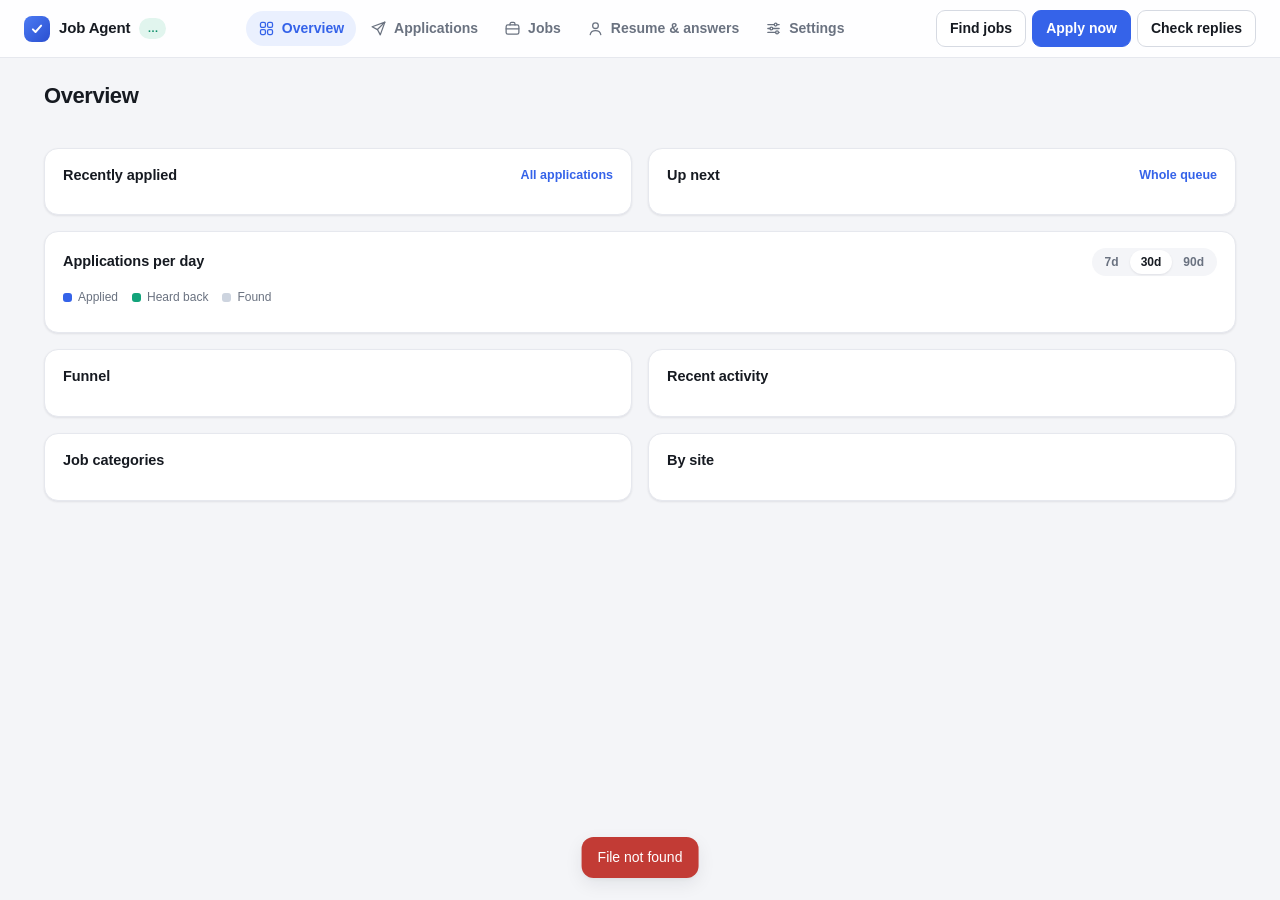
==== src/jobagent/dashboard/index.html @ 69ffb7e5 "Dashboard: job cards with pay and a summary, a cleaner look, a phone layout The overview now shows t" ====
<!doctype html>
<html lang="en">
<head>
<meta charset="utf-8">
<meta name="viewport" content="width=device-width, initial-scale=1, viewport-fit=cover">
<meta name="theme-color" content="#f4f5f8" media="(prefers-color-scheme: light)">
<meta name="theme-color" content="#0e1116" media="(prefers-color-scheme: dark)">
<title>Job Agent</title>
<link rel="stylesheet" href="style.css">
<link rel="icon" href="data:image/svg+xml,%3Csvg xmlns='http://www.w3.org/2000/svg' viewBox='0 0 32 32'%3E%3Crect width='32' height='32' rx='8' fill='%233563e9'/%3E%3Cpath d='M9 17l5 5 9-11' stroke='white' stroke-width='3.5' fill='none' stroke-linecap='round' stroke-linejoin='round'/%3E%3C/svg%3E">
</head>
<body>
<header class="top">
  <div class="brand">
    <span class="logo" aria-hidden="true"><svg viewBox="0 0 24 24"><path d="M6.5 12.5l3.5 3.5 7.5-8.5"/></svg></span>
    <span class="name">Job Agent</span>
    <span class="mode" id="mode-badge" title="Submission mode">…</span>
  </div>
  <nav class="tabs" aria-label="Sections">
    <a href="#overview" data-tab="overview"><svg viewBox="0 0 24 24" aria-hidden="true"><rect x="3.5" y="3.5" width="7" height="7" rx="2"/><rect x="13.5" y="3.5" width="7" height="7" rx="2"/><rect x="3.5" y="13.5" width="7" height="7" rx="2"/><rect x="13.5" y="13.5" width="7" height="7" rx="2"/></svg><span class="l">Overview</span></a>
    <a href="#applications" data-tab="applications"><svg viewBox="0 0 24 24" aria-hidden="true"><path d="M21 3L10.5 13.5"/><path d="M21 3l-6.5 18-4-7.5L3 9.5 21 3z"/></svg><span class="l">Applications</span></a>
    <a href="#jobs" data-tab="jobs"><svg viewBox="0 0 24 24" aria-hidden="true"><rect x="3" y="7" width="18" height="13" rx="2.5"/><path d="M8.5 7V5.5a2 2 0 0 1 2-2h3a2 2 0 0 1 2 2V7"/><path d="M3 12.5h18"/></svg><span class="l">Jobs</span></a>
    <a href="#profile" data-tab="profile"><svg viewBox="0 0 24 24" aria-hidden="true"><circle cx="12" cy="8" r="4"/><path d="M4.5 20.5c.8-3.6 3.8-5.5 7.5-5.5s6.7 1.9 7.5 5.5"/></svg><span class="l">Resume &amp; answers</span><span class="s">Resume</span></a>
    <a href="#settings" data-tab="settings"><svg viewBox="0 0 24 24" aria-hidden="true"><path d="M4 6.5h9M17 6.5h3M4 12h3M11 12h9M4 17.5h11M19 17.5h1"/><circle cx="15" cy="6.5" r="2"/><circle cx="9" cy="12" r="2"/><circle cx="17" cy="17.5" r="2"/></svg><span class="l">Settings</span></a>
  </nav>
  <div class="actions">
    <button type="button" data-run="discover" title="Search the boards now">Find jobs</button>
    <button type="button" data-run="apply" class="primary" title="Apply to queued jobs that have a tailored resume">Apply now</button>
    <button type="button" data-run="inbox" title="Read the mailbox for replies">Check replies</button>
  </div>
</header>

<div id="toast" role="status" aria-live="polite" hidden></div>

<main>
  <!-- ------------------------------------------------------------ overview -->
  <section id="view-overview" class="view" hidden>
    <div class="hello">
      <div>
        <h1 id="hello-title">Overview</h1>
        <p class="lede" id="hello-line"></p>
      </div>
      <div class="attention" id="attention"></div>
    </div>

    <div class="kpis" id="kpis"></div>

    <div class="grid two">
      <article class="card">
        <header class="card-head">
          <h2>Recently applied</h2>
          <a class="more" href="#applications">All applications</a>
        </header>
        <div id="recent" class="job-list"></div>
      </article>

      <article class="card">
        <header class="card-head">
          <h2>Up next <span class="count" id="queued-count"></span></h2>
          <a class="more" href="#jobs">Whole queue</a>
        </header>
        <div id="up-next" class="job-list"></div>
      </article>

      <article class="card wide">
        <header class="card-head">
          <h2>Applications per day</h2>
          <div class="segmented" id="range" role="group" aria-label="Range">
            <button type="button" data-days="7">7d</button>
            <button type="button" data-days="30" aria-pressed="true">30d</button>
            <button type="button" data-days="90">90d</button>
          </div>
        </header>
        <div class="legend">
          <span><i class="sw applied"></i>Applied</span>
          <span><i class="sw responses"></i>Heard back</span>
          <span><i class="sw discovered"></i>Found</span>
        </div>
        <div id="per-day" class="chart"></div>
        <p class="sub" id="window-note"></p>
      </article>

      <article class="card">
        <header class="card-head"><h2>Funnel</h2></header>
        <div id="funnel"></div>
      </article>

      <article class="card">
        <header class="card-head"><h2>Recent activity</h2></header>
        <ol id="activity" class="feed"></ol>
      </article>

      <article class="card">
        <header class="card-head"><h2>Job categories</h2></header>
        <div id="categories"></div>
      </article>

      <article class="card">
        <header class="card-head"><h2>By site</h2></header>
        <div id="sites"></div>
      </article>
    </div>
  </section>

  <!-- -------------------------------------------------------- applications -->
  <section id="view-applications" class="view" hidden>
    <div class="page-head">
      <h1>Applications</h1>
      <div class="chips" id="app-filters"></div>
    </div>
    <div class="split">
      <div class="card list-card">
        <table class="table rows" id="app-table">
          <thead><tr><th>Job</th><th>Pay</th><th>Status</th><th>Sent</th></tr></thead>
          <tbody></tbody>
        </table>
        <p class="empty" id="app-empty" hidden>No applications yet. Queue a few jobs, then press Apply now.</p>
      </div>
      <aside class="card detail" id="app-detail" hidden></aside>
    </div>
  </section>

  <!-- ---------------------------------------------------------------- jobs -->
  <section id="view-jobs" class="view" hidden>
    <div class="page-head">
      <h1>Jobs</h1>
      <div class="chips" id="job-filters"></div>
    </div>
    <div class="toolbar">
      <input type="search" id="job-search" placeholder="Search title, company or place" aria-label="Search jobs">
      <label class="inline">Match at least <input type="number" id="job-min-score" min="0" max="100" step="5" value=""></label>
    </div>
    <div id="job-list" class="job-grid"></div>
    <p class="empty card" id="job-empty" hidden>Nothing here. Set what to search for under Settings, then press Find jobs.</p>
  </section>

  <!-- ------------------------------------------------------------- profile -->
  <section id="view-profile" class="view" hidden>
    <div class="page-head"><h1>Resume &amp; answers</h1></div>
    <div class="grid two">
      <article class="card">
        <header class="card-head"><h2>Resume</h2></header>
        <p class="sub" id="resume-current">No resume uploaded yet.</p>
        <form id="resume-form" class="stack">
          <input type="file" name="file" accept=".pdf,.docx,.txt,.md" required>
          <button type="submit">Upload and parse</button>
        </form>
      </article>

      <article class="card">
        <header class="card-head"><h2>Add skills and keywords</h2></header>
        <p class="sub">Things you have actually done. Tailoring may use them; it never invents others.</p>
        <form id="keywords-form" class="stack">
          <textarea name="keywords" rows="3" placeholder="Kubernetes, Terraform, incident response"></textarea>
          <button type="submit">Add</button>
        </form>
      </article>

      <article class="card wide">
        <header class="card-head"><h2>Fact base</h2><span class="sub" id="fact-count"></span></header>
        <div id="facts" class="facts"></div>
      </article>

      <article class="card">
        <header class="card-head"><h2>Never claim</h2></header>
        <p class="sub">Terms no resume or answer may mention, even if a job asks for them.</p>
        <form id="never-form" class="row">
          <input name="term" placeholder="e.g. Kotlin" required>
          <button type="submit">Add</button>
        </form>
        <ul id="never" class="tags"></ul>
      </article>

      <article class="card">
        <header class="card-head"><h2>Answer bank</h2></header>
        <p class="sub">Your answers to form questions, reused on every site.</p>
        <table class="table compact" id="answers"><tbody></tbody></table>
      </article>
    </div>
  </section>

  <!-- ------------------------------------------------------------ settings -->
  <section id="view-settings" class="view" hidden>
    <div class="page-head"><h1>Settings</h1></div>
    <div class="grid two">
      <article class="card">
        <header class="card-head"><h2>Sign-ins</h2></header>
        <p class="sub">Sign in on your own machine with the command shown. Your password is never stored. Each company on Workday has its own account, and Workday ends a sign-in after a while (about an hour on CrowdStrike's).</p>
        <div id="sessions"></div>
      </article>

      <article class="card">
        <header class="card-head"><h2>How it runs</h2></header>
        <dl class="facts-list" id="config"></dl>
        <p class="sub">Change these in <code>.env</code> and restart. Nothing is submitted unless the mode is <b>auto</b>.</p>
      </article>

      <article class="card wide">
        <header class="card-head"><h2>What to search for</h2></header>
        <form id="criteria-form" class="criteria">
          <label>Job titles <textarea name="titles" rows="3" placeholder="One per line or comma-separated"></textarea></label>
          <label>Locations <textarea name="locations" rows="3"></textarea></label>
          <label>Keywords that earn points <textarea name="keywords" rows="2"></textarea></label>
          <label>Words that rule a posting out <textarea name="exclude_keywords" rows="2"></textarea></label>
          <label>Companies to skip <textarea name="company_blacklist" rows="2"></textarea></label>
          <div class="row wrap">
            <label class="inline">Minimum score <input type="number" name="min_score" min="0" max="100"></label>
            <label class="inline">Worst tier queued <input type="number" name="max_tier" min="1" max="4"></label>
            <label class="inline">Max age (hours) <input type="number" name="max_age_hours" min="1"></label>
            <label class="inline">Salary at least <input type="number" name="salary_min" min="0" step="1000"></label>
            <label class="inline check"><input type="checkbox" name="remote_ok"> Remote counts as a match</label>
          </div>
          <div class="row wrap" id="criteria-sites"></div>
          <div class="row"><button type="submit">Save</button><span class="sub" id="criteria-note"></span></div>
        </form>
      </article>
    </div>
  </section>
</main>

<!-- One job, opened from a card: the posting's summary, pay and main points. -->
<div class="scrim" id="scrim" hidden></div>
<aside class="drawer" id="drawer" role="dialog" aria-modal="true" aria-labelledby="drawer-title" hidden></aside>

<script src="app.js"></script>
</body>
</html>
---- src/jobagent/dashboard/style.css ----
:root {
  --bg: #f4f5f8;
  --panel: #ffffff;
  --raised: #fafbfc;
  --ink: #161a21;
  --ink-2: #3a414c;
  --muted: #6a7280;
  --line: #e6e8ee;
  --line-strong: #d6dae2;
  --accent: #3563e9;
  --accent-ink: #2349c4;
  --accent-soft: #eaf0fe;
  --applied: #3563e9;
  --responses: #12a37a;
  --discovered: #cdd4df;
  --warn: #a4660c;
  --warn-soft: #fdf2df;
  --bad: #c23b35;
  --bad-soft: #fcebea;
  --good: #0f8f6b;
  --good-soft: #e1f5ee;
  --pay: #0f7a5c;
  --radius: 14px;
  --radius-sm: 9px;
  --shadow: 0 1px 2px rgba(16, 24, 40, .05), 0 1px 3px rgba(16, 24, 40, .04);
  --shadow-lift: 0 6px 18px rgba(16, 24, 40, .08), 0 2px 4px rgba(16, 24, 40, .04);
  --avatar-l: 92%;
  --avatar-ink-l: 34%;
  color-scheme: light;
}

@media (prefers-color-scheme: dark) {
  :root {
    --bg: #0e1116;
    --panel: #161a21;
    --raised: #1b2029;
    --ink: #e8ebf0;
    --ink-2: #c3c9d3;
    --muted: #8f99a7;
    --line: #242a34;
    --line-strong: #313846;
    --accent: #7096f5;
    --accent-ink: #9bb5f8;
    --accent-soft: #1b253a;
    --applied: #7096f5;
    --responses: #3cc79f;
    --discovered: #353e4b;
    --warn: #e3aa55;
    --warn-soft: #2d2415;
    --bad: #ef7d75;
    --bad-soft: #341c1b;
    --good: #45cfa5;
    --good-soft: #13291f;
    --pay: #5fd3ad;
    --shadow: none;
    --shadow-lift: 0 8px 24px rgba(0, 0, 0, .35);
    --avatar-l: 24%;
    --avatar-ink-l: 78%;
    color-scheme: dark;
  }
}

* { box-sizing: border-box; }
html, body { margin: 0; }
body {
  background: var(--bg);
  color: var(--ink);
  font: 14px/1.5 -apple-system, BlinkMacSystemFont, "SF Pro Text", "Segoe UI", Roboto, "Helvetica Neue", Arial, sans-serif;
  -webkit-font-smoothing: antialiased;
  -webkit-tap-highlight-color: transparent;
}
a { color: var(--accent); text-decoration: none; }
a:hover { text-decoration: underline; }
code { font: 12px ui-monospace, SFMono-Regular, Menlo, monospace; background: var(--accent-soft); padding: 1px 5px; border-radius: 5px; word-break: break-all; }
h1 { font-size: 22px; line-height: 1.25; margin: 0; font-weight: 700; letter-spacing: -.02em; }
h2 { font-size: 14.5px; margin: 0; font-weight: 650; letter-spacing: -.005em; }
.sub { color: var(--muted); font-size: 12.5px; margin: 4px 0 10px; }
.lede { color: var(--muted); margin: 4px 0 0; font-size: 14px; }
.count { color: var(--muted); font-weight: 500; }

button, input, select, textarea { font: inherit; color: inherit; }
button {
  background: var(--panel); border: 1px solid var(--line-strong); border-radius: var(--radius-sm);
  padding: 7px 13px; cursor: pointer; font-weight: 550; transition: border-color .12s, background .12s;
}
button:hover { border-color: var(--accent); }
button:focus-visible, a:focus-visible, .job-card:focus-visible { outline: 2px solid var(--accent); outline-offset: 2px; }
button.primary, form button[type=submit] { background: var(--accent); color: #fff; border-color: var(--accent); }
button.primary:hover, form button[type=submit]:hover { background: var(--accent-ink); }
button.ghost { background: transparent; border-color: transparent; color: var(--muted); }
button.ghost:hover { color: var(--ink); background: var(--bg); }
button.danger { color: var(--bad); }
button.small { padding: 4px 10px; font-size: 12.5px; }
button:disabled { opacity: .55; cursor: progress; }
input, select, textarea {
  background: var(--panel); border: 1px solid var(--line-strong); border-radius: var(--radius-sm); padding: 7px 10px; width: 100%;
}
input:focus, select:focus, textarea:focus { outline: none; border-color: var(--accent); box-shadow: 0 0 0 3px var(--accent-soft); }
input[type=checkbox] { width: auto; }
textarea { resize: vertical; }

/* ---------------------------------------------------------------- header -- */
.top {
  position: sticky; top: 0; z-index: 10;
  display: flex; align-items: center; gap: 20px;
  padding: 10px 24px; background: color-mix(in srgb, var(--panel) 88%, transparent);
  backdrop-filter: saturate(1.4) blur(12px); -webkit-backdrop-filter: saturate(1.4) blur(12px);
  border-bottom: 1px solid var(--line);
}
.brand { display: flex; align-items: center; gap: 9px; font-weight: 700; font-size: 15px; letter-spacing: -.01em; }
.logo { width: 26px; height: 26px; border-radius: 8px; background: linear-gradient(135deg, #4c7bf3, #2a4fd0); display: inline-grid; place-items: center; }
.logo svg { width: 18px; height: 18px; fill: none; stroke: #fff; stroke-width: 2.6; stroke-linecap: round; stroke-linejoin: round; }
.mode { font-size: 11px; font-weight: 650; padding: 2px 8px; border-radius: 99px; background: var(--good-soft); color: var(--good); }
.mode.auto { background: var(--accent-soft); color: var(--accent); }
.tabs { display: flex; gap: 2px; flex: 1; justify-content: center; min-width: 0; }
.tabs a { display: inline-flex; align-items: center; gap: 7px; padding: 7px 12px; border-radius: 99px; color: var(--muted); white-space: nowrap; font-weight: 550; }
.tabs a svg { width: 17px; height: 17px; fill: none; stroke: currentColor; stroke-width: 1.8; stroke-linecap: round; stroke-linejoin: round; }
.tabs a .s { display: none; }
.tabs a:hover { text-decoration: none; color: var(--ink); background: var(--bg); }
.tabs a.active { color: var(--accent); background: var(--accent-soft); }
.actions { display: flex; gap: 6px; }

#toast {
  position: fixed; bottom: 22px; left: 50%; transform: translateX(-50%); z-index: 40;
  background: var(--ink); color: var(--panel); padding: 10px 16px; border-radius: 12px; max-width: min(640px, 92vw);
  box-shadow: var(--shadow-lift); font-weight: 500;
}
#toast.bad { background: var(--bad); color: #fff; }

main { max-width: 1240px; margin: 0 auto; padding: 24px 24px 64px; }

/* ----------------------------------------------------------------- cards -- */
.page-head { display: flex; align-items: center; justify-content: space-between; gap: 12px 20px; flex-wrap: wrap; margin-bottom: 16px; }
.grid { display: grid; gap: 16px; }
.grid.two { grid-template-columns: repeat(2, minmax(0, 1fr)); }
.wide { grid-column: 1 / -1; }
.card {
  background: var(--panel); border: 1px solid var(--line); border-radius: var(--radius);
  padding: 16px 18px; box-shadow: var(--shadow); min-width: 0;
}
.card-head { display: flex; align-items: center; justify-content: space-between; gap: 10px; margin-bottom: 12px; }
.more { font-size: 12.5px; font-weight: 600; white-space: nowrap; }

.hello { display: flex; align-items: flex-end; justify-content: space-between; gap: 12px 24px; flex-wrap: wrap; margin-bottom: 18px; }

.kpis { display: grid; grid-template-columns: repeat(6, minmax(0, 1fr)); gap: 12px; margin-bottom: 16px; }
.kpi { background: var(--panel); border: 1px solid var(--line); border-radius: var(--radius); padding: 14px 16px; box-shadow: var(--shadow); min-width: 0; }
.kpi .label { color: var(--muted); font-size: 12.5px; font-weight: 550; }
.kpi .value { font-size: 28px; font-weight: 700; letter-spacing: -.03em; margin-top: 2px; font-variant-numeric: tabular-nums; }
.kpi .note { color: var(--muted); font-size: 12px; line-height: 1.35; }
.kpi.lead .value { color: var(--accent); }

.attention { display: flex; flex-wrap: wrap; gap: 8px; }
.attention a {
  display: inline-flex; align-items: center; gap: 7px; padding: 7px 13px; border-radius: 99px;
  background: var(--warn-soft); color: var(--warn); font-weight: 600; font-size: 13px;
}
.attention a:hover { text-decoration: none; filter: brightness(.97); }
.attention a b { font-size: 14px; }
.attention .calm { background: var(--good-soft); color: var(--good); }
.attention .calm::before { content: ""; width: 7px; height: 7px; border-radius: 50%; background: currentColor; }

.segmented { display: inline-flex; background: var(--bg); border-radius: 99px; padding: 2px; }
.segmented button { border: 0; border-radius: 99px; padding: 3px 11px; font-size: 12px; background: transparent; color: var(--muted); }
.segmented button[aria-pressed=true] { background: var(--panel); color: var(--ink); box-shadow: var(--shadow); }

.legend { display: flex; gap: 14px; color: var(--muted); font-size: 12px; margin-bottom: 6px; flex-wrap: wrap; }
.sw { display: inline-block; width: 9px; height: 9px; border-radius: 3px; margin-right: 6px; vertical-align: -.5px; }
.sw.applied { background: var(--applied); }
.sw.responses { background: var(--responses); }
.sw.discovered { background: var(--discovered); }

.chart svg { width: 100%; height: auto; display: block; }
.chart text { fill: var(--muted); font-size: 10px; }
.chart .grid-line { stroke: var(--line); }
.chart .bar-applied { fill: var(--applied); }
.chart .bar-responses { fill: var(--responses); }
.chart .bar-discovered { fill: var(--discovered); }

.hbars { display: grid; gap: 10px; }
.hbar .top-line { display: flex; justify-content: space-between; gap: 2px 10px; font-size: 13px; flex-wrap: wrap; }
.hbar .top-line span:first-child { overflow: hidden; text-overflow: ellipsis; white-space: nowrap; font-weight: 550; }
.hbar .num { color: var(--muted); font-variant-numeric: tabular-nums; margin-left: auto; font-size: 12.5px; }
.track { position: relative; height: 8px; background: var(--bg); border-radius: 99px; overflow: hidden; margin-top: 5px; }
.track .fill { position: absolute; inset: 0 auto 0 0; background: var(--applied); border-radius: 99px; }
.track .fill.second { background: var(--responses); }
.track .fill.found { background: var(--discovered); }

.feed { list-style: none; margin: 0; padding: 0; display: grid; gap: 12px; }
.feed li { display: grid; grid-template-columns: 10px 1fr auto; gap: 10px; align-items: start; }
.feed .dot { width: 8px; height: 8px; border-radius: 50%; margin-top: 6px; background: var(--applied); }
.feed .dot.reply { background: var(--responses); }
.feed .dot.status { background: var(--warn); }
.feed .when { color: var(--muted); font-size: 12px; white-space: nowrap; }
.feed .what { font-size: 13px; font-weight: 550; color: var(--ink); }
.feed .what small { color: var(--muted); display: block; font-weight: 400; }

/* ------------------------------------------------------------- job cards -- */
.job-list { display: grid; gap: 10px; }
.job-grid { display: grid; grid-template-columns: repeat(auto-fill, minmax(340px, 1fr)); gap: 14px; }
.job-card {
  display: grid; gap: 8px; padding: 14px 15px; border: 1px solid var(--line); border-radius: 12px;
  background: var(--panel); cursor: pointer; min-width: 0; transition: border-color .12s, box-shadow .12s, transform .12s;
}
.job-list .job-card { background: var(--raised); }
.job-card:hover { border-color: var(--line-strong); box-shadow: var(--shadow-lift); }
.job-grid .job-card { box-shadow: var(--shadow); }
.jc-top { display: grid; grid-template-columns: auto minmax(0, 1fr) auto; gap: 11px; align-items: start; }
.avatar {
  width: 38px; height: 38px; border-radius: 10px; display: grid; place-items: center; flex: none;
  background: hsl(var(--hue, 220) 70% var(--avatar-l)); color: hsl(var(--hue, 220) 55% var(--avatar-ink-l));
  font-weight: 700; font-size: 15px; letter-spacing: -.02em; text-transform: uppercase;
}
.avatar.big { width: 48px; height: 48px; border-radius: 13px; font-size: 19px; }
.jc-title { font-weight: 650; font-size: 14.5px; line-height: 1.3; overflow-wrap: anywhere; }
.jc-sub { color: var(--muted); font-size: 12.5px; margin-top: 2px; overflow-wrap: anywhere; }
.jc-pay { font-weight: 650; color: var(--pay); font-size: 13.5px; display: flex; align-items: center; gap: 6px; font-variant-numeric: tabular-nums; }
.jc-pay.none { color: var(--muted); font-weight: 500; }
.jc-pay small { color: var(--muted); font-weight: 500; font-size: 12px; }
.jc-summary { margin: 0; color: var(--ink-2); font-size: 13px; line-height: 1.5; display: -webkit-box; -webkit-line-clamp: 3; -webkit-box-orient: vertical; overflow: hidden; }
.jc-summary.none { color: var(--muted); font-style: italic; }
.jc-foot { display: flex; align-items: center; gap: 6px; flex-wrap: wrap; }
.jc-foot .spacer { flex: 1; }
.jc-foot .row-actions { margin-left: auto; }
.pill { display: inline-flex; align-items: center; gap: 4px; font-size: 11.5px; font-weight: 600; padding: 2px 8px; border-radius: 99px; background: var(--bg); color: var(--muted); white-space: nowrap; }
.pill.remote { background: var(--accent-soft); color: var(--accent); }
.pill.ready { background: var(--good-soft); color: var(--good); }
.pill.match { background: var(--bg); color: var(--ink-2); }
.pill.match b { color: var(--ink); }
.meta { color: var(--muted); font-size: 12px; white-space: nowrap; }
.list-empty { color: var(--muted); font-size: 13px; padding: 18px 12px; text-align: center; border: 1px dashed var(--line-strong); border-radius: 12px; margin: 0; }

/* ---------------------------------------------------------------- tables -- */
.toolbar { display: flex; gap: 12px; align-items: center; flex-wrap: wrap; margin-bottom: 14px; }
.toolbar input[type=search] { flex: 1; min-width: 200px; max-width: 420px; border-radius: 99px; padding: 8px 14px; }
.chips { display: flex; gap: 6px; flex-wrap: wrap; }
.chips button { border-radius: 99px; padding: 5px 12px; font-size: 12.5px; background: var(--panel); border-color: var(--line); }
.chips button[aria-pressed=true] { background: var(--ink); border-color: var(--ink); color: var(--panel); }
.chips button[aria-pressed=true] .count { color: inherit; opacity: .7; }
.chips .count { color: var(--muted); margin-left: 5px; font-weight: 500; }
.inline { display: inline-flex; align-items: center; gap: 6px; color: var(--muted); font-size: 12.5px; white-space: nowrap; }
.inline input[type=number] { width: 80px; }

.list-card { padding: 0; overflow: hidden; }
.table { width: 100%; border-collapse: collapse; }
.table th { text-align: left; font-weight: 600; font-size: 11.5px; color: var(--muted); padding: 10px 16px; border-bottom: 1px solid var(--line); text-transform: uppercase; letter-spacing: .04em; background: var(--raised); }
.table td { padding: 11px 16px; border-bottom: 1px solid var(--line); vertical-align: middle; }
.table tr:last-child td { border-bottom: 0; }
.table tbody tr.clickable { cursor: pointer; }
.table tbody tr.clickable:hover { background: var(--raised); }
.table tbody tr.selected, .table tbody tr.selected:hover { background: var(--accent-soft); }
.table .num { text-align: right; font-variant-numeric: tabular-nums; }
.table.compact td { padding: 6px 0; font-size: 13px; vertical-align: top; }
.table.compact td:first-child { color: var(--muted); padding-right: 12px; }
.job-cell { display: flex; align-items: center; gap: 11px; min-width: 0; }
.job-title { font-weight: 650; }
.job-meta { color: var(--muted); font-size: 12px; }
.pay-cell { font-weight: 600; color: var(--pay); white-space: nowrap; font-variant-numeric: tabular-nums; }
.pay-cell.none { color: var(--muted); font-weight: 400; }
.row-actions { display: flex; gap: 6px; justify-content: flex-end; white-space: nowrap; }
.row-actions button { padding: 4px 11px; font-size: 12.5px; }
.empty { color: var(--muted); padding: 22px; margin: 0; text-align: center; }

.badge { display: inline-block; font-size: 11.5px; font-weight: 650; padding: 2px 9px; border-radius: 99px; background: var(--bg); color: var(--muted); white-space: nowrap; }
.badge.good { background: var(--good-soft); color: var(--good); }
.badge.warn { background: var(--warn-soft); color: var(--warn); }
.badge.bad { background: var(--bad-soft); color: var(--bad); }
.badge.info { background: var(--accent-soft); color: var(--accent); }

.split { display: grid; grid-template-columns: minmax(0, 1fr); gap: 16px; }
.split.open { grid-template-columns: minmax(0, 1.25fr) minmax(0, 1fr); }
.detail { align-self: start; position: sticky; top: 72px; max-height: calc(100vh - 92px); overflow: auto; }
.detail h3, .drawer h3 { margin: 0 0 3px; font-size: 18px; line-height: 1.3; letter-spacing: -.01em; }
.detail section, .drawer section { border-top: 1px solid var(--line); padding-top: 12px; margin-top: 14px; }
.detail h4, .drawer h4 { margin: 0 0 8px; font-size: 11.5px; color: var(--muted); font-weight: 650; text-transform: uppercase; letter-spacing: .05em; }
.detail .error { background: var(--bad-soft); color: var(--bad); padding: 9px 11px; border-radius: var(--radius-sm); font-size: 13px; margin-top: 10px; }
.detail .shot { width: 100%; border: 1px solid var(--line); border-radius: var(--radius-sm); }
.question { display: grid; gap: 4px; margin-bottom: 10px; }
.question span { font-size: 13px; }
.close { float: right; border: 0; font-size: 20px; line-height: 1; padding: 2px 8px; color: var(--muted); background: transparent; }
.close:hover { color: var(--ink); background: var(--bg); }

/* The job brief: in the drawer and at the top of an application. */
.brief-head { display: grid; grid-template-columns: auto minmax(0, 1fr); gap: 13px; align-items: center; padding-right: 30px; }
.brief-pay { margin-top: 14px; padding: 12px 14px; border-radius: 12px; background: var(--good-soft); display: flex; justify-content: space-between; align-items: baseline; gap: 10px; flex-wrap: wrap; }
.brief-pay b { font-size: 17px; color: var(--pay); font-variant-numeric: tabular-nums; }
.brief-pay small { color: var(--muted); font-size: 12px; }
.brief-pay.none { background: var(--bg); }
.brief-pay.none b { color: var(--muted); font-size: 14px; font-weight: 600; }
.brief-pills { display: flex; flex-wrap: wrap; gap: 6px; margin-top: 12px; }
.brief-text { margin: 0; color: var(--ink-2); font-size: 13.5px; line-height: 1.6; }
.points { margin: 0; padding-left: 18px; display: grid; gap: 5px; font-size: 13.5px; color: var(--ink-2); }
.points li::marker { color: var(--accent); }
details.full summary { cursor: pointer; font-weight: 600; font-size: 13px; color: var(--accent); list-style: none; }
details.full summary::-webkit-details-marker { display: none; }
details.full summary::after { content: " ↓"; }
details.full[open] summary::after { content: " ↑"; }
.full-text { white-space: pre-wrap; font-size: 13px; line-height: 1.6; color: var(--ink-2); margin-top: 10px; max-height: 420px; overflow: auto; padding: 12px; background: var(--raised); border-radius: var(--radius-sm); border: 1px solid var(--line); }
.brief-actions { display: flex; gap: 8px; flex-wrap: wrap; margin-top: 16px; }
.brief-actions a.button { display: inline-flex; align-items: center; padding: 7px 13px; border-radius: var(--radius-sm); background: var(--accent); color: #fff; font-weight: 600; }
.brief-actions a.button:hover { text-decoration: none; background: var(--accent-ink); }

.scrim { position: fixed; inset: 0; background: rgba(10, 14, 22, .38); z-index: 30; animation: fade .15s ease-out; }
.drawer {
  position: fixed; top: 0; right: 0; bottom: 0; width: min(520px, 100vw); z-index: 31; overflow: auto;
  background: var(--panel); border-left: 1px solid var(--line); box-shadow: var(--shadow-lift);
  padding: 20px 22px 32px; animation: slide-in .18s ease-out;
}
@keyframes fade { from { opacity: 0; } }
@keyframes slide-in { from { transform: translateX(24px); opacity: .4; } }
@keyframes rise { from { transform: translateY(32px); opacity: .4; } }

/* --------------------------------------------------------------- profile -- */
.stack { display: grid; gap: 8px; }
.row { display: flex; gap: 8px; align-items: center; }
.row.wrap { flex-wrap: wrap; gap: 14px; }
.facts { display: grid; gap: 16px; grid-template-columns: repeat(auto-fill, minmax(300px, 1fr)); }
.facts h4 { margin: 0 0 6px; font-size: 11.5px; color: var(--muted); text-transform: uppercase; letter-spacing: .05em; }
.facts ul { list-style: none; margin: 0; padding: 0; display: grid; gap: 4px; }
.facts li { display: flex; gap: 10px; justify-content: space-between; align-items: baseline; font-size: 13px; padding: 3px 0; }
.facts li.off { color: var(--muted); text-decoration: line-through; }
.facts li button { font-size: 11.5px; padding: 1px 8px; flex: none; }
.facts .mine { font-size: 11px; color: var(--accent); margin-left: 6px; }
.tags { list-style: none; padding: 0; margin: 10px 0 0; display: flex; flex-wrap: wrap; gap: 6px; }
.tags li { background: var(--bad-soft); color: var(--bad); border-radius: 99px; padding: 2px 4px 2px 10px; font-size: 12.5px; display: inline-flex; align-items: center; gap: 4px; }
.tags button { border: 0; background: transparent; color: inherit; padding: 0 5px; font-size: 14px; line-height: 1; }

.session { display: flex; justify-content: space-between; align-items: center; gap: 10px; padding: 10px 0; border-top: 1px solid var(--line); }
.session:first-child { border-top: 0; }
.facts-list { display: grid; grid-template-columns: auto 1fr; gap: 8px 16px; margin: 0; font-size: 13px; }
.facts-list dt { color: var(--muted); }
.facts-list dd { margin: 0; }
.criteria { display: grid; grid-template-columns: repeat(2, minmax(0, 1fr)); gap: 14px; }
.criteria > label { display: grid; gap: 5px; color: var(--muted); font-size: 12.5px; font-weight: 550; }
.criteria > .row { grid-column: 1 / -1; }

/* ---------------------------------------------------------------- narrow -- */
@media (max-width: 1100px) {
  .kpis { grid-template-columns: repeat(3, minmax(0, 1fr)); }
  .top { gap: 12px; }
  .tabs a { padding: 7px 10px; }
}

@media (max-width: 860px) {
  .grid.two, .criteria { grid-template-columns: minmax(0, 1fr); }
  .split.open { grid-template-columns: minmax(0, 1fr); }
  main { padding: 18px 16px calc(96px + env(safe-area-inset-bottom)); }
  /* No backdrop filter here: it would make the header the box the fixed tab bar sits in. */
  .top { padding: 10px 16px; flex-wrap: wrap; background: var(--panel); backdrop-filter: none; -webkit-backdrop-filter: none; }
  .brand { flex: 1; }
  .actions { width: 100%; order: 2; }
  .actions button { flex: 1; padding: 8px 6px; font-size: 13px; }

  /* Sections move to a bar along the bottom, where a thumb reaches them. */
  .tabs {
    position: fixed; left: 0; right: 0; bottom: 0; z-index: 20; justify-content: space-around; gap: 0;
    background: color-mix(in srgb, var(--panel) 92%, transparent); backdrop-filter: blur(14px); -webkit-backdrop-filter: blur(14px);
    border-top: 1px solid var(--line); padding: 6px 4px calc(6px + env(safe-area-inset-bottom));
  }
  .tabs a { flex: 1; flex-direction: column; gap: 3px; padding: 5px 2px; border-radius: 10px; font-size: 11px; font-weight: 600; }
  .tabs a svg { width: 22px; height: 22px; }
  .tabs a.active { background: transparent; }
  .tabs a .l { display: none; }
  .tabs a .s, .tabs a:not(:has(.s)) .l { display: inline; }
  #toast { bottom: calc(84px + env(safe-area-inset-bottom)); }

  /* Small tiles, so the job cards start near the top of a phone screen. */
  .kpis { grid-template-columns: repeat(3, minmax(0, 1fr)); gap: 8px; }
  .kpi { padding: 10px 12px; border-radius: 12px; }
  .kpi .label { font-size: 11.5px; white-space: nowrap; overflow: hidden; text-overflow: ellipsis; }
  .kpi .value { font-size: 22px; }
  .kpi .note { display: none; }
  h1 { font-size: 21px; }
  .hello { margin-bottom: 14px; }
  .job-grid { grid-template-columns: minmax(0, 1fr); }
  .toolbar input[type=search] { max-width: none; }

  /* Rows become stacked cards. */
  .table.rows thead { display: none; }
  .table.rows tr { display: grid; grid-template-columns: minmax(0, 1fr) auto; gap: 4px 10px; padding: 12px 14px; border-bottom: 1px solid var(--line); }
  .table.rows tr:last-child { border-bottom: 0; }
  .table.rows td { padding: 0; border: 0; }
  .table.rows td:first-child { grid-column: 1 / -1; }
  .table.rows td.pay-cell { grid-column: 1; }
  .table.rows td:nth-child(3) { grid-column: 2; grid-row: 2; justify-self: end; }
  .table.rows td:nth-child(4) { grid-column: 1; }

  /* An application's details open as a sheet from the bottom. */
  .split.open .detail {
    position: fixed; left: 0; right: 0; bottom: 0; top: auto; z-index: 31; max-height: 88vh; border-radius: 18px 18px 0 0;
    padding: 18px 18px calc(28px + env(safe-area-inset-bottom)); box-shadow: var(--shadow-lift); animation: rise .2s ease-out;
  }
  .drawer { top: auto; max-height: 90vh; width: 100vw; border-left: 0; border-radius: 18px 18px 0 0; animation: rise .2s ease-out; padding-bottom: calc(32px + env(safe-area-inset-bottom)); }
}
.nowrap { white-space: nowrap; }
.job-grid .job-card { grid-template-rows: auto auto 1fr auto; }
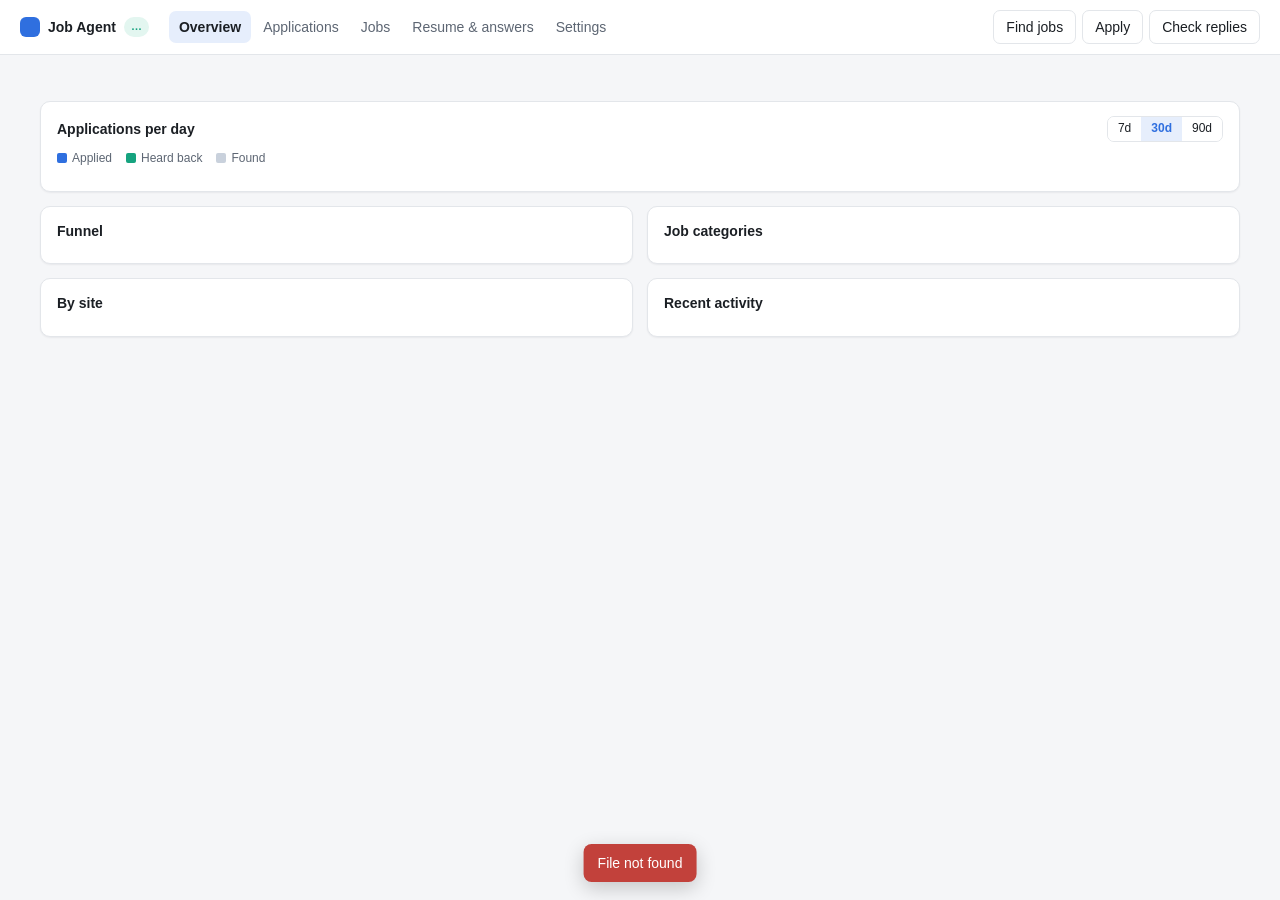
==== commit 6c435eb6: "Merge pull request #7 from markshield07/phase-6-dashboard Phase 6: dashboard and scheduled runs" ====
--- a/src/jobagent/dashboard/index.html
+++ b/src/jobagent/dashboard/index.html
@@ -2,30 +2,28 @@
 <html lang="en">
 <head>
 <meta charset="utf-8">
-<meta name="viewport" content="width=device-width, initial-scale=1, viewport-fit=cover">
-<meta name="theme-color" content="#f4f5f8" media="(prefers-color-scheme: light)">
-<meta name="theme-color" content="#0e1116" media="(prefers-color-scheme: dark)">
+<meta name="viewport" content="width=device-width, initial-scale=1">
 <title>Job Agent</title>
 <link rel="stylesheet" href="style.css">
-<link rel="icon" href="data:image/svg+xml,%3Csvg xmlns='http://www.w3.org/2000/svg' viewBox='0 0 32 32'%3E%3Crect width='32' height='32' rx='8' fill='%233563e9'/%3E%3Cpath d='M9 17l5 5 9-11' stroke='white' stroke-width='3.5' fill='none' stroke-linecap='round' stroke-linejoin='round'/%3E%3C/svg%3E">
+<link rel="icon" href="data:image/svg+xml,%3Csvg xmlns='http://www.w3.org/2000/svg' viewBox='0 0 32 32'%3E%3Crect width='32' height='32' rx='7' fill='%232f6fdf'/%3E%3Cpath d='M9 17l5 5 9-11' stroke='white' stroke-width='3.5' fill='none' stroke-linecap='round' stroke-linejoin='round'/%3E%3C/svg%3E">
 </head>
 <body>
 <header class="top">
   <div class="brand">
-    <span class="logo" aria-hidden="true"><svg viewBox="0 0 24 24"><path d="M6.5 12.5l3.5 3.5 7.5-8.5"/></svg></span>
-    <span class="name">Job Agent</span>
+    <span class="logo" aria-hidden="true"></span>
+    <span>Job Agent</span>
     <span class="mode" id="mode-badge" title="Submission mode">…</span>
   </div>
   <nav class="tabs" aria-label="Sections">
-    <a href="#overview" data-tab="overview"><svg viewBox="0 0 24 24" aria-hidden="true"><rect x="3.5" y="3.5" width="7" height="7" rx="2"/><rect x="13.5" y="3.5" width="7" height="7" rx="2"/><rect x="3.5" y="13.5" width="7" height="7" rx="2"/><rect x="13.5" y="13.5" width="7" height="7" rx="2"/></svg><span class="l">Overview</span></a>
-    <a href="#applications" data-tab="applications"><svg viewBox="0 0 24 24" aria-hidden="true"><path d="M21 3L10.5 13.5"/><path d="M21 3l-6.5 18-4-7.5L3 9.5 21 3z"/></svg><span class="l">Applications</span></a>
-    <a href="#jobs" data-tab="jobs"><svg viewBox="0 0 24 24" aria-hidden="true"><rect x="3" y="7" width="18" height="13" rx="2.5"/><path d="M8.5 7V5.5a2 2 0 0 1 2-2h3a2 2 0 0 1 2 2V7"/><path d="M3 12.5h18"/></svg><span class="l">Jobs</span></a>
-    <a href="#profile" data-tab="profile"><svg viewBox="0 0 24 24" aria-hidden="true"><circle cx="12" cy="8" r="4"/><path d="M4.5 20.5c.8-3.6 3.8-5.5 7.5-5.5s6.7 1.9 7.5 5.5"/></svg><span class="l">Resume &amp; answers</span><span class="s">Resume</span></a>
-    <a href="#settings" data-tab="settings"><svg viewBox="0 0 24 24" aria-hidden="true"><path d="M4 6.5h9M17 6.5h3M4 12h3M11 12h9M4 17.5h11M19 17.5h1"/><circle cx="15" cy="6.5" r="2"/><circle cx="9" cy="12" r="2"/><circle cx="17" cy="17.5" r="2"/></svg><span class="l">Settings</span></a>
+    <a href="#overview" data-tab="overview">Overview</a>
+    <a href="#applications" data-tab="applications">Applications</a>
+    <a href="#jobs" data-tab="jobs">Jobs</a>
+    <a href="#profile" data-tab="profile">Resume &amp; answers</a>
+    <a href="#settings" data-tab="settings">Settings</a>
   </nav>
   <div class="actions">
     <button type="button" data-run="discover" title="Search the boards now">Find jobs</button>
-    <button type="button" data-run="apply" class="primary" title="Apply to queued jobs that have a tailored resume">Apply now</button>
+    <button type="button" data-run="apply" title="Fill the forms of queued jobs that have a tailored resume">Apply</button>
     <button type="button" data-run="inbox" title="Read the mailbox for replies">Check replies</button>
   </div>
 </header>
@@ -35,33 +33,11 @@
 <main>
   <!-- ------------------------------------------------------------ overview -->
   <section id="view-overview" class="view" hidden>
-    <div class="hello">
-      <div>
-        <h1 id="hello-title">Overview</h1>
-        <p class="lede" id="hello-line"></p>
-      </div>
-      <div class="attention" id="attention"></div>
-    </div>
+    <div class="attention" id="attention"></div>
 
     <div class="kpis" id="kpis"></div>
 
     <div class="grid two">
-      <article class="card">
-        <header class="card-head">
-          <h2>Recently applied</h2>
-          <a class="more" href="#applications">All applications</a>
-        </header>
-        <div id="recent" class="job-list"></div>
-      </article>
-
-      <article class="card">
-        <header class="card-head">
-          <h2>Up next <span class="count" id="queued-count"></span></h2>
-          <a class="more" href="#jobs">Whole queue</a>
-        </header>
-        <div id="up-next" class="job-list"></div>
-      </article>
-
       <article class="card wide">
         <header class="card-head">
           <h2>Applications per day</h2>
@@ -86,11 +62,6 @@
       </article>
 
       <article class="card">
-        <header class="card-head"><h2>Recent activity</h2></header>
-        <ol id="activity" class="feed"></ol>
-      </article>
-
-      <article class="card">
         <header class="card-head"><h2>Job categories</h2></header>
         <div id="categories"></div>
       </article>
@@ -99,22 +70,26 @@
         <header class="card-head"><h2>By site</h2></header>
         <div id="sites"></div>
       </article>
+
+      <article class="card">
+        <header class="card-head"><h2>Recent activity</h2></header>
+        <ol id="activity" class="feed"></ol>
+      </article>
     </div>
   </section>
 
   <!-- -------------------------------------------------------- applications -->
   <section id="view-applications" class="view" hidden>
-    <div class="page-head">
-      <h1>Applications</h1>
+    <div class="toolbar">
       <div class="chips" id="app-filters"></div>
     </div>
     <div class="split">
       <div class="card list-card">
-        <table class="table rows" id="app-table">
-          <thead><tr><th>Job</th><th>Pay</th><th>Status</th><th>Sent</th></tr></thead>
+        <table class="table" id="app-table">
+          <thead><tr><th>Job</th><th>Site</th><th>Status</th><th>Sent</th></tr></thead>
           <tbody></tbody>
         </table>
-        <p class="empty" id="app-empty" hidden>No applications yet. Queue a few jobs, then press Apply now.</p>
+        <p class="empty" id="app-empty" hidden>No applications yet. Queue a few jobs, tailor them, then press Apply.</p>
       </div>
       <aside class="card detail" id="app-detail" hidden></aside>
     </div>
@@ -122,21 +97,21 @@
 
   <!-- ---------------------------------------------------------------- jobs -->
   <section id="view-jobs" class="view" hidden>
-    <div class="page-head">
-      <h1>Jobs</h1>
+    <div class="toolbar">
       <div class="chips" id="job-filters"></div>
+      <label class="inline">Min score <input type="number" id="job-min-score" min="0" max="100" step="5" value=""></label>
     </div>
-    <div class="toolbar">
-      <input type="search" id="job-search" placeholder="Search title, company or place" aria-label="Search jobs">
-      <label class="inline">Match at least <input type="number" id="job-min-score" min="0" max="100" step="5" value=""></label>
+    <div class="card list-card">
+      <table class="table" id="job-table">
+        <thead><tr><th>Job</th><th>Category</th><th class="num">Score</th><th>Found</th><th></th></tr></thead>
+        <tbody></tbody>
+      </table>
+      <p class="empty" id="job-empty" hidden>Nothing here. Set what to search for under Settings, then press Find jobs.</p>
     </div>
-    <div id="job-list" class="job-grid"></div>
-    <p class="empty card" id="job-empty" hidden>Nothing here. Set what to search for under Settings, then press Find jobs.</p>
   </section>
 
   <!-- ------------------------------------------------------------- profile -->
   <section id="view-profile" class="view" hidden>
-    <div class="page-head"><h1>Resume &amp; answers</h1></div>
     <div class="grid two">
       <article class="card">
         <header class="card-head"><h2>Resume</h2></header>
@@ -181,11 +156,10 @@
 
   <!-- ------------------------------------------------------------ settings -->
   <section id="view-settings" class="view" hidden>
-    <div class="page-head"><h1>Settings</h1></div>
     <div class="grid two">
       <article class="card">
-        <header class="card-head"><h2>Sign-ins</h2></header>
-        <p class="sub">Sign in on your own machine with the command shown. Your password is never stored. Each company on Workday has its own account, and Workday ends a sign-in after a while (about an hour on CrowdStrike's).</p>
+        <header class="card-head"><h2>LinkedIn and Indeed sign-in</h2></header>
+        <p class="sub">Sign in once on your own machine with the command shown. Your password is never stored.</p>
         <div id="sessions"></div>
       </article>
 
@@ -198,8 +172,8 @@
       <article class="card wide">
         <header class="card-head"><h2>What to search for</h2></header>
         <form id="criteria-form" class="criteria">
-          <label>Job titles <textarea name="titles" rows="3" placeholder="One per line or comma-separated"></textarea></label>
-          <label>Locations <textarea name="locations" rows="3"></textarea></label>
+          <label>Job titles <textarea name="titles" rows="2" placeholder="One per line or comma-separated"></textarea></label>
+          <label>Locations <textarea name="locations" rows="2"></textarea></label>
           <label>Keywords that earn points <textarea name="keywords" rows="2"></textarea></label>
           <label>Words that rule a posting out <textarea name="exclude_keywords" rows="2"></textarea></label>
           <label>Companies to skip <textarea name="company_blacklist" rows="2"></textarea></label>
@@ -218,10 +192,6 @@
   </section>
 </main>
 
-<!-- One job, opened from a card: the posting's summary, pay and main points. -->
-<div class="scrim" id="scrim" hidden></div>
-<aside class="drawer" id="drawer" role="dialog" aria-modal="true" aria-labelledby="drawer-title" hidden></aside>
-
 <script src="app.js"></script>
 </body>
 </html>
--- a/src/jobagent/dashboard/style.css
+++ b/src/jobagent/dashboard/style.css
@@ -1,61 +1,44 @@
 :root {
-  --bg: #f4f5f8;
+  --bg: #f5f6f8;
   --panel: #ffffff;
-  --raised: #fafbfc;
-  --ink: #161a21;
-  --ink-2: #3a414c;
-  --muted: #6a7280;
-  --line: #e6e8ee;
-  --line-strong: #d6dae2;
-  --accent: #3563e9;
-  --accent-ink: #2349c4;
-  --accent-soft: #eaf0fe;
-  --applied: #3563e9;
-  --responses: #12a37a;
-  --discovered: #cdd4df;
-  --warn: #a4660c;
-  --warn-soft: #fdf2df;
-  --bad: #c23b35;
-  --bad-soft: #fcebea;
-  --good: #0f8f6b;
-  --good-soft: #e1f5ee;
-  --pay: #0f7a5c;
-  --radius: 14px;
-  --radius-sm: 9px;
-  --shadow: 0 1px 2px rgba(16, 24, 40, .05), 0 1px 3px rgba(16, 24, 40, .04);
-  --shadow-lift: 0 6px 18px rgba(16, 24, 40, .08), 0 2px 4px rgba(16, 24, 40, .04);
-  --avatar-l: 92%;
-  --avatar-ink-l: 34%;
+  --ink: #1b1f24;
+  --muted: #5d6673;
+  --line: #e3e6ea;
+  --accent: #2f6fdf;
+  --accent-soft: #e6eefc;
+  --applied: #2f6fdf;
+  --responses: #16a37f;
+  --discovered: #c9d1dc;
+  --warn: #b7791f;
+  --warn-soft: #fdf3e1;
+  --bad: #c2413b;
+  --bad-soft: #fbe9e8;
+  --good: #16a37f;
+  --good-soft: #e3f6f0;
+  --radius: 10px;
+  --shadow: 0 1px 2px rgba(16, 24, 40, 0.06);
   color-scheme: light;
 }
 
 @media (prefers-color-scheme: dark) {
   :root {
-    --bg: #0e1116;
-    --panel: #161a21;
-    --raised: #1b2029;
-    --ink: #e8ebf0;
-    --ink-2: #c3c9d3;
-    --muted: #8f99a7;
-    --line: #242a34;
-    --line-strong: #313846;
-    --accent: #7096f5;
-    --accent-ink: #9bb5f8;
-    --accent-soft: #1b253a;
-    --applied: #7096f5;
+    --bg: #0f1216;
+    --panel: #171b21;
+    --ink: #e7eaee;
+    --muted: #97a1ad;
+    --line: #262c34;
+    --accent: #6d9cf0;
+    --accent-soft: #1b2638;
+    --applied: #6d9cf0;
     --responses: #3cc79f;
-    --discovered: #353e4b;
-    --warn: #e3aa55;
-    --warn-soft: #2d2415;
-    --bad: #ef7d75;
-    --bad-soft: #341c1b;
-    --good: #45cfa5;
-    --good-soft: #13291f;
-    --pay: #5fd3ad;
+    --discovered: #39424e;
+    --warn: #e0a64b;
+    --warn-soft: #2c2415;
+    --bad: #ec7a72;
+    --bad-soft: #321b1a;
+    --good: #3cc79f;
+    --good-soft: #14291f;
     --shadow: none;
-    --shadow-lift: 0 8px 24px rgba(0, 0, 0, .35);
-    --avatar-l: 24%;
-    --avatar-ink-l: 78%;
     color-scheme: dark;
   }
 }
@@ -65,107 +48,86 @@
 body {
   background: var(--bg);
   color: var(--ink);
-  font: 14px/1.5 -apple-system, BlinkMacSystemFont, "SF Pro Text", "Segoe UI", Roboto, "Helvetica Neue", Arial, sans-serif;
-  -webkit-font-smoothing: antialiased;
-  -webkit-tap-highlight-color: transparent;
+  font: 14px/1.45 -apple-system, BlinkMacSystemFont, "Segoe UI", Roboto, Helvetica, Arial, sans-serif;
 }
 a { color: var(--accent); text-decoration: none; }
 a:hover { text-decoration: underline; }
-code { font: 12px ui-monospace, SFMono-Regular, Menlo, monospace; background: var(--accent-soft); padding: 1px 5px; border-radius: 5px; word-break: break-all; }
-h1 { font-size: 22px; line-height: 1.25; margin: 0; font-weight: 700; letter-spacing: -.02em; }
-h2 { font-size: 14.5px; margin: 0; font-weight: 650; letter-spacing: -.005em; }
+code { font: 12px ui-monospace, SFMono-Regular, Menlo, monospace; background: var(--accent-soft); padding: 1px 5px; border-radius: 4px; }
+h2 { font-size: 14px; margin: 0; font-weight: 600; }
 .sub { color: var(--muted); font-size: 12.5px; margin: 4px 0 10px; }
-.lede { color: var(--muted); margin: 4px 0 0; font-size: 14px; }
-.count { color: var(--muted); font-weight: 500; }
-
-button, input, select, textarea { font: inherit; color: inherit; }
+
+button, input, select, textarea {
+  font: inherit; color: inherit;
+}
 button {
-  background: var(--panel); border: 1px solid var(--line-strong); border-radius: var(--radius-sm);
-  padding: 7px 13px; cursor: pointer; font-weight: 550; transition: border-color .12s, background .12s;
+  background: var(--panel); border: 1px solid var(--line); border-radius: 7px;
+  padding: 6px 12px; cursor: pointer;
 }
 button:hover { border-color: var(--accent); }
-button:focus-visible, a:focus-visible, .job-card:focus-visible { outline: 2px solid var(--accent); outline-offset: 2px; }
 button.primary, form button[type=submit] { background: var(--accent); color: #fff; border-color: var(--accent); }
-button.primary:hover, form button[type=submit]:hover { background: var(--accent-ink); }
-button.ghost { background: transparent; border-color: transparent; color: var(--muted); }
-button.ghost:hover { color: var(--ink); background: var(--bg); }
 button.danger { color: var(--bad); }
-button.small { padding: 4px 10px; font-size: 12.5px; }
 button:disabled { opacity: .55; cursor: progress; }
 input, select, textarea {
-  background: var(--panel); border: 1px solid var(--line-strong); border-radius: var(--radius-sm); padding: 7px 10px; width: 100%;
-}
-input:focus, select:focus, textarea:focus { outline: none; border-color: var(--accent); box-shadow: 0 0 0 3px var(--accent-soft); }
+  background: var(--panel); border: 1px solid var(--line); border-radius: 7px; padding: 6px 8px; width: 100%;
+}
 input[type=checkbox] { width: auto; }
 textarea { resize: vertical; }
 
 /* ---------------------------------------------------------------- header -- */
 .top {
-  position: sticky; top: 0; z-index: 10;
-  display: flex; align-items: center; gap: 20px;
-  padding: 10px 24px; background: color-mix(in srgb, var(--panel) 88%, transparent);
-  backdrop-filter: saturate(1.4) blur(12px); -webkit-backdrop-filter: saturate(1.4) blur(12px);
-  border-bottom: 1px solid var(--line);
-}
-.brand { display: flex; align-items: center; gap: 9px; font-weight: 700; font-size: 15px; letter-spacing: -.01em; }
-.logo { width: 26px; height: 26px; border-radius: 8px; background: linear-gradient(135deg, #4c7bf3, #2a4fd0); display: inline-grid; place-items: center; }
-.logo svg { width: 18px; height: 18px; fill: none; stroke: #fff; stroke-width: 2.6; stroke-linecap: round; stroke-linejoin: round; }
-.mode { font-size: 11px; font-weight: 650; padding: 2px 8px; border-radius: 99px; background: var(--good-soft); color: var(--good); }
-.mode.auto { background: var(--accent-soft); color: var(--accent); }
-.tabs { display: flex; gap: 2px; flex: 1; justify-content: center; min-width: 0; }
-.tabs a { display: inline-flex; align-items: center; gap: 7px; padding: 7px 12px; border-radius: 99px; color: var(--muted); white-space: nowrap; font-weight: 550; }
-.tabs a svg { width: 17px; height: 17px; fill: none; stroke: currentColor; stroke-width: 1.8; stroke-linecap: round; stroke-linejoin: round; }
-.tabs a .s { display: none; }
-.tabs a:hover { text-decoration: none; color: var(--ink); background: var(--bg); }
-.tabs a.active { color: var(--accent); background: var(--accent-soft); }
+  position: sticky; top: 0; z-index: 5;
+  display: flex; align-items: center; gap: 20px; flex-wrap: wrap;
+  padding: 10px 20px; background: var(--panel); border-bottom: 1px solid var(--line);
+}
+.brand { display: flex; align-items: center; gap: 8px; font-weight: 650; }
+.logo { width: 20px; height: 20px; border-radius: 6px; background: var(--accent); display: inline-block; }
+.mode { font-size: 11px; font-weight: 600; padding: 2px 7px; border-radius: 99px; background: var(--good-soft); color: var(--good); }
+.mode.auto { background: var(--warn-soft); color: var(--warn); }
+.tabs { display: flex; gap: 2px; flex: 1; overflow-x: auto; scrollbar-width: none; min-width: 0; }
+.tabs a { padding: 6px 10px; border-radius: 7px; color: var(--muted); white-space: nowrap; }
+.tabs a:hover { text-decoration: none; background: var(--bg); }
+.tabs a.active { color: var(--ink); background: var(--accent-soft); font-weight: 600; }
 .actions { display: flex; gap: 6px; }
 
 #toast {
-  position: fixed; bottom: 22px; left: 50%; transform: translateX(-50%); z-index: 40;
-  background: var(--ink); color: var(--panel); padding: 10px 16px; border-radius: 12px; max-width: min(640px, 92vw);
-  box-shadow: var(--shadow-lift); font-weight: 500;
+  position: fixed; bottom: 18px; left: 50%; transform: translateX(-50%); z-index: 9;
+  background: var(--ink); color: var(--panel); padding: 9px 14px; border-radius: 8px; max-width: min(640px, 92vw);
+  box-shadow: 0 6px 20px rgba(0,0,0,.2);
 }
 #toast.bad { background: var(--bad); color: #fff; }
 
-main { max-width: 1240px; margin: 0 auto; padding: 24px 24px 64px; }
+main { max-width: 1240px; margin: 0 auto; padding: 18px 20px 60px; }
 
 /* ----------------------------------------------------------------- cards -- */
-.page-head { display: flex; align-items: center; justify-content: space-between; gap: 12px 20px; flex-wrap: wrap; margin-bottom: 16px; }
-.grid { display: grid; gap: 16px; }
+.grid { display: grid; gap: 14px; }
 .grid.two { grid-template-columns: repeat(2, minmax(0, 1fr)); }
 .wide { grid-column: 1 / -1; }
 .card {
   background: var(--panel); border: 1px solid var(--line); border-radius: var(--radius);
-  padding: 16px 18px; box-shadow: var(--shadow); min-width: 0;
-}
-.card-head { display: flex; align-items: center; justify-content: space-between; gap: 10px; margin-bottom: 12px; }
-.more { font-size: 12.5px; font-weight: 600; white-space: nowrap; }
-
-.hello { display: flex; align-items: flex-end; justify-content: space-between; gap: 12px 24px; flex-wrap: wrap; margin-bottom: 18px; }
-
-.kpis { display: grid; grid-template-columns: repeat(6, minmax(0, 1fr)); gap: 12px; margin-bottom: 16px; }
-.kpi { background: var(--panel); border: 1px solid var(--line); border-radius: var(--radius); padding: 14px 16px; box-shadow: var(--shadow); min-width: 0; }
-.kpi .label { color: var(--muted); font-size: 12.5px; font-weight: 550; }
-.kpi .value { font-size: 28px; font-weight: 700; letter-spacing: -.03em; margin-top: 2px; font-variant-numeric: tabular-nums; }
-.kpi .note { color: var(--muted); font-size: 12px; line-height: 1.35; }
-.kpi.lead .value { color: var(--accent); }
-
-.attention { display: flex; flex-wrap: wrap; gap: 8px; }
+  padding: 14px 16px; box-shadow: var(--shadow); min-width: 0;
+}
+.card-head { display: flex; align-items: center; justify-content: space-between; gap: 10px; margin-bottom: 8px; }
+
+.kpis { display: grid; grid-template-columns: repeat(auto-fit, minmax(150px, 1fr)); gap: 12px; margin-bottom: 14px; }
+.kpi { background: var(--panel); border: 1px solid var(--line); border-radius: var(--radius); padding: 12px 14px; box-shadow: var(--shadow); }
+.kpi .label { color: var(--muted); font-size: 12px; }
+.kpi .value { font-size: 26px; font-weight: 650; letter-spacing: -.02em; margin-top: 2px; }
+.kpi .note { color: var(--muted); font-size: 12px; }
+
+.attention { display: flex; flex-wrap: wrap; gap: 8px; margin-bottom: 14px; }
 .attention a {
-  display: inline-flex; align-items: center; gap: 7px; padding: 7px 13px; border-radius: 99px;
+  display: inline-flex; align-items: center; gap: 6px; padding: 7px 12px; border-radius: 8px;
   background: var(--warn-soft); color: var(--warn); font-weight: 600; font-size: 13px;
 }
-.attention a:hover { text-decoration: none; filter: brightness(.97); }
-.attention a b { font-size: 14px; }
+.attention a b { font-size: 15px; }
 .attention .calm { background: var(--good-soft); color: var(--good); }
-.attention .calm::before { content: ""; width: 7px; height: 7px; border-radius: 50%; background: currentColor; }
-
-.segmented { display: inline-flex; background: var(--bg); border-radius: 99px; padding: 2px; }
-.segmented button { border: 0; border-radius: 99px; padding: 3px 11px; font-size: 12px; background: transparent; color: var(--muted); }
-.segmented button[aria-pressed=true] { background: var(--panel); color: var(--ink); box-shadow: var(--shadow); }
-
-.legend { display: flex; gap: 14px; color: var(--muted); font-size: 12px; margin-bottom: 6px; flex-wrap: wrap; }
-.sw { display: inline-block; width: 9px; height: 9px; border-radius: 3px; margin-right: 6px; vertical-align: -.5px; }
+
+.segmented { display: inline-flex; border: 1px solid var(--line); border-radius: 7px; overflow: hidden; }
+.segmented button { border: 0; border-radius: 0; padding: 3px 10px; font-size: 12px; }
+.segmented button[aria-pressed=true] { background: var(--accent-soft); color: var(--accent); font-weight: 600; }
+
+.legend { display: flex; gap: 14px; color: var(--muted); font-size: 12px; margin-bottom: 4px; }
+.sw { display: inline-block; width: 10px; height: 10px; border-radius: 2px; margin-right: 5px; vertical-align: -1px; }
 .sw.applied { background: var(--applied); }
 .sw.responses { background: var(--responses); }
 .sw.discovered { background: var(--discovered); }
@@ -177,220 +139,100 @@
 .chart .bar-responses { fill: var(--responses); }
 .chart .bar-discovered { fill: var(--discovered); }
 
-.hbars { display: grid; gap: 10px; }
+.hbars { display: grid; gap: 8px; }
 .hbar .top-line { display: flex; justify-content: space-between; gap: 2px 10px; font-size: 13px; flex-wrap: wrap; }
-.hbar .top-line span:first-child { overflow: hidden; text-overflow: ellipsis; white-space: nowrap; font-weight: 550; }
-.hbar .num { color: var(--muted); font-variant-numeric: tabular-nums; margin-left: auto; font-size: 12.5px; }
-.track { position: relative; height: 8px; background: var(--bg); border-radius: 99px; overflow: hidden; margin-top: 5px; }
+.hbar .top-line span:first-child { overflow: hidden; text-overflow: ellipsis; white-space: nowrap; }
+.hbar .num { color: var(--muted); font-variant-numeric: tabular-nums; margin-left: auto; }
+.track { position: relative; height: 8px; background: var(--bg); border-radius: 99px; overflow: hidden; margin-top: 4px; }
 .track .fill { position: absolute; inset: 0 auto 0 0; background: var(--applied); border-radius: 99px; }
 .track .fill.second { background: var(--responses); }
 .track .fill.found { background: var(--discovered); }
 
-.feed { list-style: none; margin: 0; padding: 0; display: grid; gap: 12px; }
+.feed { list-style: none; margin: 0; padding: 0; display: grid; gap: 10px; }
 .feed li { display: grid; grid-template-columns: 10px 1fr auto; gap: 10px; align-items: start; }
 .feed .dot { width: 8px; height: 8px; border-radius: 50%; margin-top: 6px; background: var(--applied); }
 .feed .dot.reply { background: var(--responses); }
 .feed .dot.status { background: var(--warn); }
 .feed .when { color: var(--muted); font-size: 12px; white-space: nowrap; }
-.feed .what { font-size: 13px; font-weight: 550; color: var(--ink); }
-.feed .what small { color: var(--muted); display: block; font-weight: 400; }
-
-/* ------------------------------------------------------------- job cards -- */
-.job-list { display: grid; gap: 10px; }
-.job-grid { display: grid; grid-template-columns: repeat(auto-fill, minmax(340px, 1fr)); gap: 14px; }
-.job-card {
-  display: grid; gap: 8px; padding: 14px 15px; border: 1px solid var(--line); border-radius: 12px;
-  background: var(--panel); cursor: pointer; min-width: 0; transition: border-color .12s, box-shadow .12s, transform .12s;
-}
-.job-list .job-card { background: var(--raised); }
-.job-card:hover { border-color: var(--line-strong); box-shadow: var(--shadow-lift); }
-.job-grid .job-card { box-shadow: var(--shadow); }
-.jc-top { display: grid; grid-template-columns: auto minmax(0, 1fr) auto; gap: 11px; align-items: start; }
-.avatar {
-  width: 38px; height: 38px; border-radius: 10px; display: grid; place-items: center; flex: none;
-  background: hsl(var(--hue, 220) 70% var(--avatar-l)); color: hsl(var(--hue, 220) 55% var(--avatar-ink-l));
-  font-weight: 700; font-size: 15px; letter-spacing: -.02em; text-transform: uppercase;
-}
-.avatar.big { width: 48px; height: 48px; border-radius: 13px; font-size: 19px; }
-.jc-title { font-weight: 650; font-size: 14.5px; line-height: 1.3; overflow-wrap: anywhere; }
-.jc-sub { color: var(--muted); font-size: 12.5px; margin-top: 2px; overflow-wrap: anywhere; }
-.jc-pay { font-weight: 650; color: var(--pay); font-size: 13.5px; display: flex; align-items: center; gap: 6px; font-variant-numeric: tabular-nums; }
-.jc-pay.none { color: var(--muted); font-weight: 500; }
-.jc-pay small { color: var(--muted); font-weight: 500; font-size: 12px; }
-.jc-summary { margin: 0; color: var(--ink-2); font-size: 13px; line-height: 1.5; display: -webkit-box; -webkit-line-clamp: 3; -webkit-box-orient: vertical; overflow: hidden; }
-.jc-summary.none { color: var(--muted); font-style: italic; }
-.jc-foot { display: flex; align-items: center; gap: 6px; flex-wrap: wrap; }
-.jc-foot .spacer { flex: 1; }
-.jc-foot .row-actions { margin-left: auto; }
-.pill { display: inline-flex; align-items: center; gap: 4px; font-size: 11.5px; font-weight: 600; padding: 2px 8px; border-radius: 99px; background: var(--bg); color: var(--muted); white-space: nowrap; }
-.pill.remote { background: var(--accent-soft); color: var(--accent); }
-.pill.ready { background: var(--good-soft); color: var(--good); }
-.pill.match { background: var(--bg); color: var(--ink-2); }
-.pill.match b { color: var(--ink); }
-.meta { color: var(--muted); font-size: 12px; white-space: nowrap; }
-.list-empty { color: var(--muted); font-size: 13px; padding: 18px 12px; text-align: center; border: 1px dashed var(--line-strong); border-radius: 12px; margin: 0; }
+.feed .what { font-size: 13px; }
+.feed .what small { color: var(--muted); display: block; }
 
 /* ---------------------------------------------------------------- tables -- */
-.toolbar { display: flex; gap: 12px; align-items: center; flex-wrap: wrap; margin-bottom: 14px; }
-.toolbar input[type=search] { flex: 1; min-width: 200px; max-width: 420px; border-radius: 99px; padding: 8px 14px; }
+.toolbar { display: flex; gap: 12px; align-items: center; justify-content: space-between; flex-wrap: wrap; margin-bottom: 12px; }
 .chips { display: flex; gap: 6px; flex-wrap: wrap; }
-.chips button { border-radius: 99px; padding: 5px 12px; font-size: 12.5px; background: var(--panel); border-color: var(--line); }
-.chips button[aria-pressed=true] { background: var(--ink); border-color: var(--ink); color: var(--panel); }
-.chips button[aria-pressed=true] .count { color: inherit; opacity: .7; }
-.chips .count { color: var(--muted); margin-left: 5px; font-weight: 500; }
+.chips button { border-radius: 99px; padding: 4px 11px; font-size: 12.5px; }
+.chips button[aria-pressed=true] { background: var(--accent-soft); border-color: var(--accent); color: var(--accent); font-weight: 600; }
+.chips .count { color: var(--muted); margin-left: 4px; font-weight: 400; }
 .inline { display: inline-flex; align-items: center; gap: 6px; color: var(--muted); font-size: 12.5px; white-space: nowrap; }
 .inline input[type=number] { width: 80px; }
 
-.list-card { padding: 0; overflow: hidden; }
+.list-card { padding: 0; overflow-x: auto; }
 .table { width: 100%; border-collapse: collapse; }
-.table th { text-align: left; font-weight: 600; font-size: 11.5px; color: var(--muted); padding: 10px 16px; border-bottom: 1px solid var(--line); text-transform: uppercase; letter-spacing: .04em; background: var(--raised); }
-.table td { padding: 11px 16px; border-bottom: 1px solid var(--line); vertical-align: middle; }
+.table th { text-align: left; font-weight: 600; font-size: 12px; color: var(--muted); padding: 9px 14px; border-bottom: 1px solid var(--line); }
+.table td { padding: 9px 14px; border-bottom: 1px solid var(--line); vertical-align: top; }
 .table tr:last-child td { border-bottom: 0; }
 .table tbody tr.clickable { cursor: pointer; }
-.table tbody tr.clickable:hover { background: var(--raised); }
-.table tbody tr.selected, .table tbody tr.selected:hover { background: var(--accent-soft); }
+.table tbody tr.clickable:hover, .table tbody tr.selected { background: var(--accent-soft); }
 .table .num { text-align: right; font-variant-numeric: tabular-nums; }
-.table.compact td { padding: 6px 0; font-size: 13px; vertical-align: top; }
+.table.compact td { padding: 5px 0; font-size: 13px; }
 .table.compact td:first-child { color: var(--muted); padding-right: 12px; }
-.job-cell { display: flex; align-items: center; gap: 11px; min-width: 0; }
-.job-title { font-weight: 650; }
+.job-title { font-weight: 600; }
 .job-meta { color: var(--muted); font-size: 12px; }
-.pay-cell { font-weight: 600; color: var(--pay); white-space: nowrap; font-variant-numeric: tabular-nums; }
-.pay-cell.none { color: var(--muted); font-weight: 400; }
 .row-actions { display: flex; gap: 6px; justify-content: flex-end; white-space: nowrap; }
-.row-actions button { padding: 4px 11px; font-size: 12.5px; }
-.empty { color: var(--muted); padding: 22px; margin: 0; text-align: center; }
-
-.badge { display: inline-block; font-size: 11.5px; font-weight: 650; padding: 2px 9px; border-radius: 99px; background: var(--bg); color: var(--muted); white-space: nowrap; }
+.row-actions button { padding: 3px 9px; font-size: 12px; }
+.empty { color: var(--muted); padding: 18px; margin: 0; }
+
+.badge { display: inline-block; font-size: 11.5px; font-weight: 600; padding: 2px 8px; border-radius: 99px; background: var(--bg); color: var(--muted); white-space: nowrap; }
 .badge.good { background: var(--good-soft); color: var(--good); }
 .badge.warn { background: var(--warn-soft); color: var(--warn); }
 .badge.bad { background: var(--bad-soft); color: var(--bad); }
 .badge.info { background: var(--accent-soft); color: var(--accent); }
 
-.split { display: grid; grid-template-columns: minmax(0, 1fr); gap: 16px; }
-.split.open { grid-template-columns: minmax(0, 1.25fr) minmax(0, 1fr); }
-.detail { align-self: start; position: sticky; top: 72px; max-height: calc(100vh - 92px); overflow: auto; }
-.detail h3, .drawer h3 { margin: 0 0 3px; font-size: 18px; line-height: 1.3; letter-spacing: -.01em; }
-.detail section, .drawer section { border-top: 1px solid var(--line); padding-top: 12px; margin-top: 14px; }
-.detail h4, .drawer h4 { margin: 0 0 8px; font-size: 11.5px; color: var(--muted); font-weight: 650; text-transform: uppercase; letter-spacing: .05em; }
-.detail .error { background: var(--bad-soft); color: var(--bad); padding: 9px 11px; border-radius: var(--radius-sm); font-size: 13px; margin-top: 10px; }
-.detail .shot { width: 100%; border: 1px solid var(--line); border-radius: var(--radius-sm); }
+.split { display: grid; grid-template-columns: minmax(0, 1fr); gap: 14px; }
+.split.open { grid-template-columns: minmax(0, 1.4fr) minmax(0, 1fr); }
+.detail { align-self: start; position: sticky; top: 70px; max-height: calc(100vh - 90px); overflow: auto; }
+.detail h3 { margin: 0 0 2px; font-size: 16px; }
+.detail section { border-top: 1px solid var(--line); padding-top: 10px; margin-top: 12px; }
+.detail h4 { margin: 0 0 6px; font-size: 12px; color: var(--muted); font-weight: 600; text-transform: uppercase; letter-spacing: .04em; }
+.detail .error { background: var(--bad-soft); color: var(--bad); padding: 8px 10px; border-radius: 7px; font-size: 13px; }
+.detail .shot { width: 100%; border: 1px solid var(--line); border-radius: 7px; }
 .question { display: grid; gap: 4px; margin-bottom: 10px; }
 .question span { font-size: 13px; }
-.close { float: right; border: 0; font-size: 20px; line-height: 1; padding: 2px 8px; color: var(--muted); background: transparent; }
-.close:hover { color: var(--ink); background: var(--bg); }
-
-/* The job brief: in the drawer and at the top of an application. */
-.brief-head { display: grid; grid-template-columns: auto minmax(0, 1fr); gap: 13px; align-items: center; padding-right: 30px; }
-.brief-pay { margin-top: 14px; padding: 12px 14px; border-radius: 12px; background: var(--good-soft); display: flex; justify-content: space-between; align-items: baseline; gap: 10px; flex-wrap: wrap; }
-.brief-pay b { font-size: 17px; color: var(--pay); font-variant-numeric: tabular-nums; }
-.brief-pay small { color: var(--muted); font-size: 12px; }
-.brief-pay.none { background: var(--bg); }
-.brief-pay.none b { color: var(--muted); font-size: 14px; font-weight: 600; }
-.brief-pills { display: flex; flex-wrap: wrap; gap: 6px; margin-top: 12px; }
-.brief-text { margin: 0; color: var(--ink-2); font-size: 13.5px; line-height: 1.6; }
-.points { margin: 0; padding-left: 18px; display: grid; gap: 5px; font-size: 13.5px; color: var(--ink-2); }
-.points li::marker { color: var(--accent); }
-details.full summary { cursor: pointer; font-weight: 600; font-size: 13px; color: var(--accent); list-style: none; }
-details.full summary::-webkit-details-marker { display: none; }
-details.full summary::after { content: " ↓"; }
-details.full[open] summary::after { content: " ↑"; }
-.full-text { white-space: pre-wrap; font-size: 13px; line-height: 1.6; color: var(--ink-2); margin-top: 10px; max-height: 420px; overflow: auto; padding: 12px; background: var(--raised); border-radius: var(--radius-sm); border: 1px solid var(--line); }
-.brief-actions { display: flex; gap: 8px; flex-wrap: wrap; margin-top: 16px; }
-.brief-actions a.button { display: inline-flex; align-items: center; padding: 7px 13px; border-radius: var(--radius-sm); background: var(--accent); color: #fff; font-weight: 600; }
-.brief-actions a.button:hover { text-decoration: none; background: var(--accent-ink); }
-
-.scrim { position: fixed; inset: 0; background: rgba(10, 14, 22, .38); z-index: 30; animation: fade .15s ease-out; }
-.drawer {
-  position: fixed; top: 0; right: 0; bottom: 0; width: min(520px, 100vw); z-index: 31; overflow: auto;
-  background: var(--panel); border-left: 1px solid var(--line); box-shadow: var(--shadow-lift);
-  padding: 20px 22px 32px; animation: slide-in .18s ease-out;
-}
-@keyframes fade { from { opacity: 0; } }
-@keyframes slide-in { from { transform: translateX(24px); opacity: .4; } }
-@keyframes rise { from { transform: translateY(32px); opacity: .4; } }
+.close { float: right; border: 0; font-size: 18px; line-height: 1; padding: 0 4px; color: var(--muted); }
 
 /* --------------------------------------------------------------- profile -- */
 .stack { display: grid; gap: 8px; }
 .row { display: flex; gap: 8px; align-items: center; }
 .row.wrap { flex-wrap: wrap; gap: 14px; }
-.facts { display: grid; gap: 16px; grid-template-columns: repeat(auto-fill, minmax(300px, 1fr)); }
-.facts h4 { margin: 0 0 6px; font-size: 11.5px; color: var(--muted); text-transform: uppercase; letter-spacing: .05em; }
+.facts { display: grid; gap: 14px; }
+.facts h4 { margin: 0 0 6px; font-size: 12px; color: var(--muted); text-transform: uppercase; letter-spacing: .04em; }
 .facts ul { list-style: none; margin: 0; padding: 0; display: grid; gap: 4px; }
-.facts li { display: flex; gap: 10px; justify-content: space-between; align-items: baseline; font-size: 13px; padding: 3px 0; }
+.facts li { display: flex; gap: 10px; justify-content: space-between; align-items: baseline; font-size: 13px; }
 .facts li.off { color: var(--muted); text-decoration: line-through; }
-.facts li button { font-size: 11.5px; padding: 1px 8px; flex: none; }
+.facts li button { font-size: 11.5px; padding: 1px 8px; }
 .facts .mine { font-size: 11px; color: var(--accent); margin-left: 6px; }
 .tags { list-style: none; padding: 0; margin: 10px 0 0; display: flex; flex-wrap: wrap; gap: 6px; }
 .tags li { background: var(--bad-soft); color: var(--bad); border-radius: 99px; padding: 2px 4px 2px 10px; font-size: 12.5px; display: inline-flex; align-items: center; gap: 4px; }
 .tags button { border: 0; background: transparent; color: inherit; padding: 0 5px; font-size: 14px; line-height: 1; }
 
-.session { display: flex; justify-content: space-between; align-items: center; gap: 10px; padding: 10px 0; border-top: 1px solid var(--line); }
+.session { display: flex; justify-content: space-between; align-items: center; gap: 10px; padding: 8px 0; border-top: 1px solid var(--line); }
 .session:first-child { border-top: 0; }
-.facts-list { display: grid; grid-template-columns: auto 1fr; gap: 8px 16px; margin: 0; font-size: 13px; }
+.facts-list { display: grid; grid-template-columns: auto 1fr; gap: 6px 14px; margin: 0; font-size: 13px; }
 .facts-list dt { color: var(--muted); }
 .facts-list dd { margin: 0; }
-.criteria { display: grid; grid-template-columns: repeat(2, minmax(0, 1fr)); gap: 14px; }
-.criteria > label { display: grid; gap: 5px; color: var(--muted); font-size: 12.5px; font-weight: 550; }
+.criteria { display: grid; grid-template-columns: repeat(2, minmax(0, 1fr)); gap: 12px; }
+.criteria > label { display: grid; gap: 4px; color: var(--muted); font-size: 12.5px; }
 .criteria > .row { grid-column: 1 / -1; }
-
-/* ---------------------------------------------------------------- narrow -- */
-@media (max-width: 1100px) {
-  .kpis { grid-template-columns: repeat(3, minmax(0, 1fr)); }
-  .top { gap: 12px; }
-  .tabs a { padding: 7px 10px; }
-}
 
 @media (max-width: 860px) {
   .grid.two, .criteria { grid-template-columns: minmax(0, 1fr); }
   .split.open { grid-template-columns: minmax(0, 1fr); }
-  main { padding: 18px 16px calc(96px + env(safe-area-inset-bottom)); }
-  /* No backdrop filter here: it would make the header the box the fixed tab bar sits in. */
-  .top { padding: 10px 16px; flex-wrap: wrap; background: var(--panel); backdrop-filter: none; -webkit-backdrop-filter: none; }
-  .brand { flex: 1; }
+  .detail { position: static; max-height: none; }
+  .top { gap: 10px; }
+  .top { padding: 10px 16px; }
+  .tabs { order: 3; flex-basis: 100%; }
   .actions { width: 100%; order: 2; }
-  .actions button { flex: 1; padding: 8px 6px; font-size: 13px; }
-
-  /* Sections move to a bar along the bottom, where a thumb reaches them. */
-  .tabs {
-    position: fixed; left: 0; right: 0; bottom: 0; z-index: 20; justify-content: space-around; gap: 0;
-    background: color-mix(in srgb, var(--panel) 92%, transparent); backdrop-filter: blur(14px); -webkit-backdrop-filter: blur(14px);
-    border-top: 1px solid var(--line); padding: 6px 4px calc(6px + env(safe-area-inset-bottom));
-  }
-  .tabs a { flex: 1; flex-direction: column; gap: 3px; padding: 5px 2px; border-radius: 10px; font-size: 11px; font-weight: 600; }
-  .tabs a svg { width: 22px; height: 22px; }
-  .tabs a.active { background: transparent; }
-  .tabs a .l { display: none; }
-  .tabs a .s, .tabs a:not(:has(.s)) .l { display: inline; }
-  #toast { bottom: calc(84px + env(safe-area-inset-bottom)); }
-
-  /* Small tiles, so the job cards start near the top of a phone screen. */
-  .kpis { grid-template-columns: repeat(3, minmax(0, 1fr)); gap: 8px; }
-  .kpi { padding: 10px 12px; border-radius: 12px; }
-  .kpi .label { font-size: 11.5px; white-space: nowrap; overflow: hidden; text-overflow: ellipsis; }
+  main { padding: 14px 16px 60px; }
   .kpi .value { font-size: 22px; }
-  .kpi .note { display: none; }
-  h1 { font-size: 21px; }
-  .hello { margin-bottom: 14px; }
-  .job-grid { grid-template-columns: minmax(0, 1fr); }
-  .toolbar input[type=search] { max-width: none; }
-
-  /* Rows become stacked cards. */
-  .table.rows thead { display: none; }
-  .table.rows tr { display: grid; grid-template-columns: minmax(0, 1fr) auto; gap: 4px 10px; padding: 12px 14px; border-bottom: 1px solid var(--line); }
-  .table.rows tr:last-child { border-bottom: 0; }
-  .table.rows td { padding: 0; border: 0; }
-  .table.rows td:first-child { grid-column: 1 / -1; }
-  .table.rows td.pay-cell { grid-column: 1; }
-  .table.rows td:nth-child(3) { grid-column: 2; grid-row: 2; justify-self: end; }
-  .table.rows td:nth-child(4) { grid-column: 1; }
-
-  /* An application's details open as a sheet from the bottom. */
-  .split.open .detail {
-    position: fixed; left: 0; right: 0; bottom: 0; top: auto; z-index: 31; max-height: 88vh; border-radius: 18px 18px 0 0;
-    padding: 18px 18px calc(28px + env(safe-area-inset-bottom)); box-shadow: var(--shadow-lift); animation: rise .2s ease-out;
-  }
-  .drawer { top: auto; max-height: 90vh; width: 100vw; border-left: 0; border-radius: 18px 18px 0 0; animation: rise .2s ease-out; padding-bottom: calc(32px + env(safe-area-inset-bottom)); }
-}
-.nowrap { white-space: nowrap; }
-.job-grid .job-card { grid-template-rows: auto auto 1fr auto; }
+  .actions button { flex: 1; }
+}
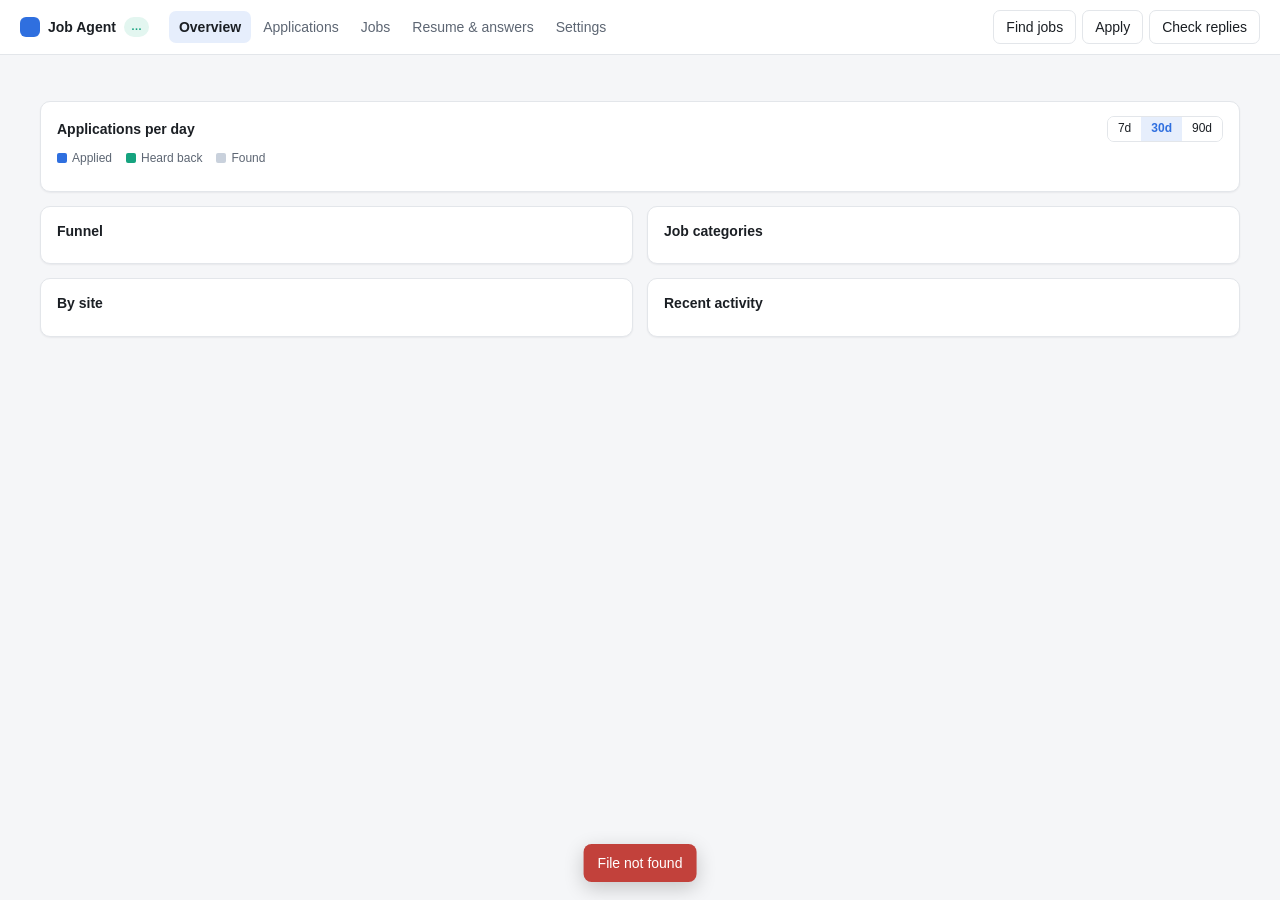
==== commit b16880a4: "Merge pull request #9 from markshield07/phase-6c-workday Apply on companies' Workday sites" ====
--- a/src/jobagent/dashboard/index.html
+++ b/src/jobagent/dashboard/index.html
@@ -158,8 +158,8 @@
   <section id="view-settings" class="view" hidden>
     <div class="grid two">
       <article class="card">
-        <header class="card-head"><h2>LinkedIn and Indeed sign-in</h2></header>
-        <p class="sub">Sign in once on your own machine with the command shown. Your password is never stored.</p>
+        <header class="card-head"><h2>Sign-ins</h2></header>
+        <p class="sub">Sign in on your own machine with the command shown. Your password is never stored. Each company on Workday has its own account, and Workday ends a sign-in after a while (about an hour on CrowdStrike's).</p>
         <div id="sessions"></div>
       </article>
 
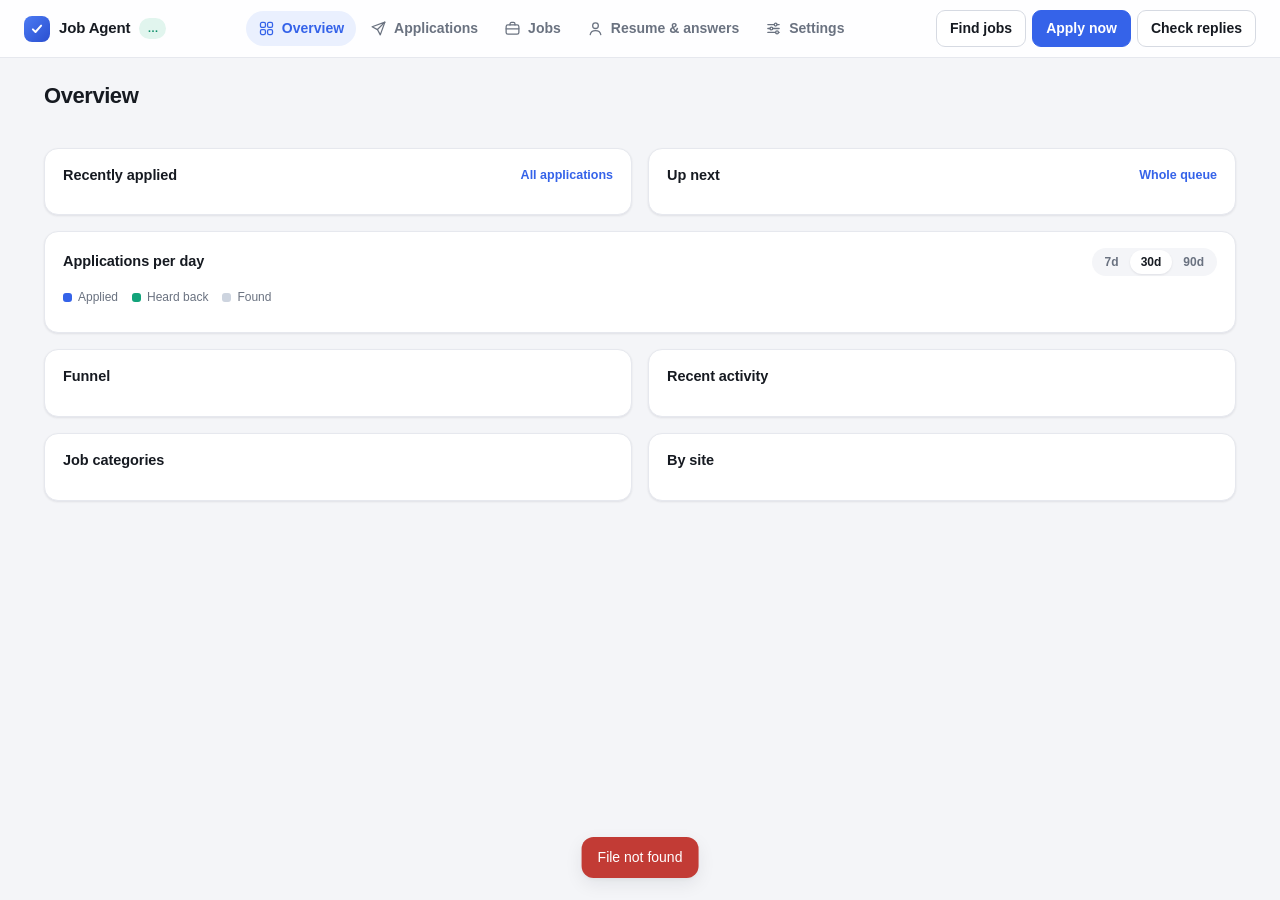
==== commit 12aa6622: "Merge pull request #10 from markshield07/phase-6d-dashboard-redesign Phase 6d: dashboard redesign wi" ====
--- a/src/jobagent/dashboard/index.html
+++ b/src/jobagent/dashboard/index.html
@@ -2,28 +2,30 @@
 <html lang="en">
 <head>
 <meta charset="utf-8">
-<meta name="viewport" content="width=device-width, initial-scale=1">
+<meta name="viewport" content="width=device-width, initial-scale=1, viewport-fit=cover">
+<meta name="theme-color" content="#f4f5f8" media="(prefers-color-scheme: light)">
+<meta name="theme-color" content="#0e1116" media="(prefers-color-scheme: dark)">
 <title>Job Agent</title>
 <link rel="stylesheet" href="style.css">
-<link rel="icon" href="data:image/svg+xml,%3Csvg xmlns='http://www.w3.org/2000/svg' viewBox='0 0 32 32'%3E%3Crect width='32' height='32' rx='7' fill='%232f6fdf'/%3E%3Cpath d='M9 17l5 5 9-11' stroke='white' stroke-width='3.5' fill='none' stroke-linecap='round' stroke-linejoin='round'/%3E%3C/svg%3E">
+<link rel="icon" href="data:image/svg+xml,%3Csvg xmlns='http://www.w3.org/2000/svg' viewBox='0 0 32 32'%3E%3Crect width='32' height='32' rx='8' fill='%233563e9'/%3E%3Cpath d='M9 17l5 5 9-11' stroke='white' stroke-width='3.5' fill='none' stroke-linecap='round' stroke-linejoin='round'/%3E%3C/svg%3E">
 </head>
 <body>
 <header class="top">
   <div class="brand">
-    <span class="logo" aria-hidden="true"></span>
-    <span>Job Agent</span>
+    <span class="logo" aria-hidden="true"><svg viewBox="0 0 24 24"><path d="M6.5 12.5l3.5 3.5 7.5-8.5"/></svg></span>
+    <span class="name">Job Agent</span>
     <span class="mode" id="mode-badge" title="Submission mode">…</span>
   </div>
   <nav class="tabs" aria-label="Sections">
-    <a href="#overview" data-tab="overview">Overview</a>
-    <a href="#applications" data-tab="applications">Applications</a>
-    <a href="#jobs" data-tab="jobs">Jobs</a>
-    <a href="#profile" data-tab="profile">Resume &amp; answers</a>
-    <a href="#settings" data-tab="settings">Settings</a>
+    <a href="#overview" data-tab="overview"><svg viewBox="0 0 24 24" aria-hidden="true"><rect x="3.5" y="3.5" width="7" height="7" rx="2"/><rect x="13.5" y="3.5" width="7" height="7" rx="2"/><rect x="3.5" y="13.5" width="7" height="7" rx="2"/><rect x="13.5" y="13.5" width="7" height="7" rx="2"/></svg><span class="l">Overview</span></a>
+    <a href="#applications" data-tab="applications"><svg viewBox="0 0 24 24" aria-hidden="true"><path d="M21 3L10.5 13.5"/><path d="M21 3l-6.5 18-4-7.5L3 9.5 21 3z"/></svg><span class="l">Applications</span></a>
+    <a href="#jobs" data-tab="jobs"><svg viewBox="0 0 24 24" aria-hidden="true"><rect x="3" y="7" width="18" height="13" rx="2.5"/><path d="M8.5 7V5.5a2 2 0 0 1 2-2h3a2 2 0 0 1 2 2V7"/><path d="M3 12.5h18"/></svg><span class="l">Jobs</span></a>
+    <a href="#profile" data-tab="profile"><svg viewBox="0 0 24 24" aria-hidden="true"><circle cx="12" cy="8" r="4"/><path d="M4.5 20.5c.8-3.6 3.8-5.5 7.5-5.5s6.7 1.9 7.5 5.5"/></svg><span class="l">Resume &amp; answers</span><span class="s">Resume</span></a>
+    <a href="#settings" data-tab="settings"><svg viewBox="0 0 24 24" aria-hidden="true"><path d="M4 6.5h9M17 6.5h3M4 12h3M11 12h9M4 17.5h11M19 17.5h1"/><circle cx="15" cy="6.5" r="2"/><circle cx="9" cy="12" r="2"/><circle cx="17" cy="17.5" r="2"/></svg><span class="l">Settings</span></a>
   </nav>
   <div class="actions">
     <button type="button" data-run="discover" title="Search the boards now">Find jobs</button>
-    <button type="button" data-run="apply" title="Fill the forms of queued jobs that have a tailored resume">Apply</button>
+    <button type="button" data-run="apply" class="primary" title="Apply to queued jobs that have a tailored resume">Apply now</button>
     <button type="button" data-run="inbox" title="Read the mailbox for replies">Check replies</button>
   </div>
 </header>
@@ -33,11 +35,33 @@
 <main>
   <!-- ------------------------------------------------------------ overview -->
   <section id="view-overview" class="view" hidden>
-    <div class="attention" id="attention"></div>
+    <div class="hello">
+      <div>
+        <h1 id="hello-title">Overview</h1>
+        <p class="lede" id="hello-line"></p>
+      </div>
+      <div class="attention" id="attention"></div>
+    </div>
 
     <div class="kpis" id="kpis"></div>
 
     <div class="grid two">
+      <article class="card">
+        <header class="card-head">
+          <h2>Recently applied</h2>
+          <a class="more" href="#applications">All applications</a>
+        </header>
+        <div id="recent" class="job-list"></div>
+      </article>
+
+      <article class="card">
+        <header class="card-head">
+          <h2>Up next <span class="count" id="queued-count"></span></h2>
+          <a class="more" href="#jobs">Whole queue</a>
+        </header>
+        <div id="up-next" class="job-list"></div>
+      </article>
+
       <article class="card wide">
         <header class="card-head">
           <h2>Applications per day</h2>
@@ -62,6 +86,11 @@
       </article>
 
       <article class="card">
+        <header class="card-head"><h2>Recent activity</h2></header>
+        <ol id="activity" class="feed"></ol>
+      </article>
+
+      <article class="card">
         <header class="card-head"><h2>Job categories</h2></header>
         <div id="categories"></div>
       </article>
@@ -70,26 +99,22 @@
         <header class="card-head"><h2>By site</h2></header>
         <div id="sites"></div>
       </article>
-
-      <article class="card">
-        <header class="card-head"><h2>Recent activity</h2></header>
-        <ol id="activity" class="feed"></ol>
-      </article>
     </div>
   </section>
 
   <!-- -------------------------------------------------------- applications -->
   <section id="view-applications" class="view" hidden>
-    <div class="toolbar">
+    <div class="page-head">
+      <h1>Applications</h1>
       <div class="chips" id="app-filters"></div>
     </div>
     <div class="split">
       <div class="card list-card">
-        <table class="table" id="app-table">
-          <thead><tr><th>Job</th><th>Site</th><th>Status</th><th>Sent</th></tr></thead>
+        <table class="table rows" id="app-table">
+          <thead><tr><th>Job</th><th>Pay</th><th>Status</th><th>Sent</th></tr></thead>
           <tbody></tbody>
         </table>
-        <p class="empty" id="app-empty" hidden>No applications yet. Queue a few jobs, tailor them, then press Apply.</p>
+        <p class="empty" id="app-empty" hidden>No applications yet. Queue a few jobs, then press Apply now.</p>
       </div>
       <aside class="card detail" id="app-detail" hidden></aside>
     </div>
@@ -97,21 +122,21 @@
 
   <!-- ---------------------------------------------------------------- jobs -->
   <section id="view-jobs" class="view" hidden>
+    <div class="page-head">
+      <h1>Jobs</h1>
+      <div class="chips" id="job-filters"></div>
+    </div>
     <div class="toolbar">
-      <div class="chips" id="job-filters"></div>
-      <label class="inline">Min score <input type="number" id="job-min-score" min="0" max="100" step="5" value=""></label>
-    </div>
-    <div class="card list-card">
-      <table class="table" id="job-table">
-        <thead><tr><th>Job</th><th>Category</th><th class="num">Score</th><th>Found</th><th></th></tr></thead>
-        <tbody></tbody>
-      </table>
-      <p class="empty" id="job-empty" hidden>Nothing here. Set what to search for under Settings, then press Find jobs.</p>
-    </div>
+      <input type="search" id="job-search" placeholder="Search title, company or place" aria-label="Search jobs">
+      <label class="inline">Match at least <input type="number" id="job-min-score" min="0" max="100" step="5" value=""></label>
+    </div>
+    <div id="job-list" class="job-grid"></div>
+    <p class="empty card" id="job-empty" hidden>Nothing here. Set what to search for under Settings, then press Find jobs.</p>
   </section>
 
   <!-- ------------------------------------------------------------- profile -->
   <section id="view-profile" class="view" hidden>
+    <div class="page-head"><h1>Resume &amp; answers</h1></div>
     <div class="grid two">
       <article class="card">
         <header class="card-head"><h2>Resume</h2></header>
@@ -156,6 +181,7 @@
 
   <!-- ------------------------------------------------------------ settings -->
   <section id="view-settings" class="view" hidden>
+    <div class="page-head"><h1>Settings</h1></div>
     <div class="grid two">
       <article class="card">
         <header class="card-head"><h2>Sign-ins</h2></header>
@@ -172,8 +198,8 @@
       <article class="card wide">
         <header class="card-head"><h2>What to search for</h2></header>
         <form id="criteria-form" class="criteria">
-          <label>Job titles <textarea name="titles" rows="2" placeholder="One per line or comma-separated"></textarea></label>
-          <label>Locations <textarea name="locations" rows="2"></textarea></label>
+          <label>Job titles <textarea name="titles" rows="3" placeholder="One per line or comma-separated"></textarea></label>
+          <label>Locations <textarea name="locations" rows="3"></textarea></label>
           <label>Keywords that earn points <textarea name="keywords" rows="2"></textarea></label>
           <label>Words that rule a posting out <textarea name="exclude_keywords" rows="2"></textarea></label>
           <label>Companies to skip <textarea name="company_blacklist" rows="2"></textarea></label>
@@ -192,6 +218,10 @@
   </section>
 </main>
 
+<!-- One job, opened from a card: the posting's summary, pay and main points. -->
+<div class="scrim" id="scrim" hidden></div>
+<aside class="drawer" id="drawer" role="dialog" aria-modal="true" aria-labelledby="drawer-title" hidden></aside>
+
 <script src="app.js"></script>
 </body>
 </html>
--- a/src/jobagent/dashboard/style.css
+++ b/src/jobagent/dashboard/style.css
@@ -1,44 +1,61 @@
 :root {
-  --bg: #f5f6f8;
+  --bg: #f4f5f8;
   --panel: #ffffff;
-  --ink: #1b1f24;
-  --muted: #5d6673;
-  --line: #e3e6ea;
-  --accent: #2f6fdf;
-  --accent-soft: #e6eefc;
-  --applied: #2f6fdf;
-  --responses: #16a37f;
-  --discovered: #c9d1dc;
-  --warn: #b7791f;
-  --warn-soft: #fdf3e1;
-  --bad: #c2413b;
-  --bad-soft: #fbe9e8;
-  --good: #16a37f;
-  --good-soft: #e3f6f0;
-  --radius: 10px;
-  --shadow: 0 1px 2px rgba(16, 24, 40, 0.06);
+  --raised: #fafbfc;
+  --ink: #161a21;
+  --ink-2: #3a414c;
+  --muted: #6a7280;
+  --line: #e6e8ee;
+  --line-strong: #d6dae2;
+  --accent: #3563e9;
+  --accent-ink: #2349c4;
+  --accent-soft: #eaf0fe;
+  --applied: #3563e9;
+  --responses: #12a37a;
+  --discovered: #cdd4df;
+  --warn: #a4660c;
+  --warn-soft: #fdf2df;
+  --bad: #c23b35;
+  --bad-soft: #fcebea;
+  --good: #0f8f6b;
+  --good-soft: #e1f5ee;
+  --pay: #0f7a5c;
+  --radius: 14px;
+  --radius-sm: 9px;
+  --shadow: 0 1px 2px rgba(16, 24, 40, .05), 0 1px 3px rgba(16, 24, 40, .04);
+  --shadow-lift: 0 6px 18px rgba(16, 24, 40, .08), 0 2px 4px rgba(16, 24, 40, .04);
+  --avatar-l: 92%;
+  --avatar-ink-l: 34%;
   color-scheme: light;
 }
 
 @media (prefers-color-scheme: dark) {
   :root {
-    --bg: #0f1216;
-    --panel: #171b21;
-    --ink: #e7eaee;
-    --muted: #97a1ad;
-    --line: #262c34;
-    --accent: #6d9cf0;
-    --accent-soft: #1b2638;
-    --applied: #6d9cf0;
+    --bg: #0e1116;
+    --panel: #161a21;
+    --raised: #1b2029;
+    --ink: #e8ebf0;
+    --ink-2: #c3c9d3;
+    --muted: #8f99a7;
+    --line: #242a34;
+    --line-strong: #313846;
+    --accent: #7096f5;
+    --accent-ink: #9bb5f8;
+    --accent-soft: #1b253a;
+    --applied: #7096f5;
     --responses: #3cc79f;
-    --discovered: #39424e;
-    --warn: #e0a64b;
-    --warn-soft: #2c2415;
-    --bad: #ec7a72;
-    --bad-soft: #321b1a;
-    --good: #3cc79f;
-    --good-soft: #14291f;
+    --discovered: #353e4b;
+    --warn: #e3aa55;
+    --warn-soft: #2d2415;
+    --bad: #ef7d75;
+    --bad-soft: #341c1b;
+    --good: #45cfa5;
+    --good-soft: #13291f;
+    --pay: #5fd3ad;
     --shadow: none;
+    --shadow-lift: 0 8px 24px rgba(0, 0, 0, .35);
+    --avatar-l: 24%;
+    --avatar-ink-l: 78%;
     color-scheme: dark;
   }
 }
@@ -48,86 +65,107 @@
 body {
   background: var(--bg);
   color: var(--ink);
-  font: 14px/1.45 -apple-system, BlinkMacSystemFont, "Segoe UI", Roboto, Helvetica, Arial, sans-serif;
+  font: 14px/1.5 -apple-system, BlinkMacSystemFont, "SF Pro Text", "Segoe UI", Roboto, "Helvetica Neue", Arial, sans-serif;
+  -webkit-font-smoothing: antialiased;
+  -webkit-tap-highlight-color: transparent;
 }
 a { color: var(--accent); text-decoration: none; }
 a:hover { text-decoration: underline; }
-code { font: 12px ui-monospace, SFMono-Regular, Menlo, monospace; background: var(--accent-soft); padding: 1px 5px; border-radius: 4px; }
-h2 { font-size: 14px; margin: 0; font-weight: 600; }
+code { font: 12px ui-monospace, SFMono-Regular, Menlo, monospace; background: var(--accent-soft); padding: 1px 5px; border-radius: 5px; word-break: break-all; }
+h1 { font-size: 22px; line-height: 1.25; margin: 0; font-weight: 700; letter-spacing: -.02em; }
+h2 { font-size: 14.5px; margin: 0; font-weight: 650; letter-spacing: -.005em; }
 .sub { color: var(--muted); font-size: 12.5px; margin: 4px 0 10px; }
-
-button, input, select, textarea {
-  font: inherit; color: inherit;
-}
+.lede { color: var(--muted); margin: 4px 0 0; font-size: 14px; }
+.count { color: var(--muted); font-weight: 500; }
+
+button, input, select, textarea { font: inherit; color: inherit; }
 button {
-  background: var(--panel); border: 1px solid var(--line); border-radius: 7px;
-  padding: 6px 12px; cursor: pointer;
+  background: var(--panel); border: 1px solid var(--line-strong); border-radius: var(--radius-sm);
+  padding: 7px 13px; cursor: pointer; font-weight: 550; transition: border-color .12s, background .12s;
 }
 button:hover { border-color: var(--accent); }
+button:focus-visible, a:focus-visible, .job-card:focus-visible { outline: 2px solid var(--accent); outline-offset: 2px; }
 button.primary, form button[type=submit] { background: var(--accent); color: #fff; border-color: var(--accent); }
+button.primary:hover, form button[type=submit]:hover { background: var(--accent-ink); }
+button.ghost { background: transparent; border-color: transparent; color: var(--muted); }
+button.ghost:hover { color: var(--ink); background: var(--bg); }
 button.danger { color: var(--bad); }
+button.small { padding: 4px 10px; font-size: 12.5px; }
 button:disabled { opacity: .55; cursor: progress; }
 input, select, textarea {
-  background: var(--panel); border: 1px solid var(--line); border-radius: 7px; padding: 6px 8px; width: 100%;
-}
+  background: var(--panel); border: 1px solid var(--line-strong); border-radius: var(--radius-sm); padding: 7px 10px; width: 100%;
+}
+input:focus, select:focus, textarea:focus { outline: none; border-color: var(--accent); box-shadow: 0 0 0 3px var(--accent-soft); }
 input[type=checkbox] { width: auto; }
 textarea { resize: vertical; }
 
 /* ---------------------------------------------------------------- header -- */
 .top {
-  position: sticky; top: 0; z-index: 5;
-  display: flex; align-items: center; gap: 20px; flex-wrap: wrap;
-  padding: 10px 20px; background: var(--panel); border-bottom: 1px solid var(--line);
-}
-.brand { display: flex; align-items: center; gap: 8px; font-weight: 650; }
-.logo { width: 20px; height: 20px; border-radius: 6px; background: var(--accent); display: inline-block; }
-.mode { font-size: 11px; font-weight: 600; padding: 2px 7px; border-radius: 99px; background: var(--good-soft); color: var(--good); }
-.mode.auto { background: var(--warn-soft); color: var(--warn); }
-.tabs { display: flex; gap: 2px; flex: 1; overflow-x: auto; scrollbar-width: none; min-width: 0; }
-.tabs a { padding: 6px 10px; border-radius: 7px; color: var(--muted); white-space: nowrap; }
-.tabs a:hover { text-decoration: none; background: var(--bg); }
-.tabs a.active { color: var(--ink); background: var(--accent-soft); font-weight: 600; }
+  position: sticky; top: 0; z-index: 10;
+  display: flex; align-items: center; gap: 20px;
+  padding: 10px 24px; background: color-mix(in srgb, var(--panel) 88%, transparent);
+  backdrop-filter: saturate(1.4) blur(12px); -webkit-backdrop-filter: saturate(1.4) blur(12px);
+  border-bottom: 1px solid var(--line);
+}
+.brand { display: flex; align-items: center; gap: 9px; font-weight: 700; font-size: 15px; letter-spacing: -.01em; }
+.logo { width: 26px; height: 26px; border-radius: 8px; background: linear-gradient(135deg, #4c7bf3, #2a4fd0); display: inline-grid; place-items: center; }
+.logo svg { width: 18px; height: 18px; fill: none; stroke: #fff; stroke-width: 2.6; stroke-linecap: round; stroke-linejoin: round; }
+.mode { font-size: 11px; font-weight: 650; padding: 2px 8px; border-radius: 99px; background: var(--good-soft); color: var(--good); }
+.mode.auto { background: var(--accent-soft); color: var(--accent); }
+.tabs { display: flex; gap: 2px; flex: 1; justify-content: center; min-width: 0; }
+.tabs a { display: inline-flex; align-items: center; gap: 7px; padding: 7px 12px; border-radius: 99px; color: var(--muted); white-space: nowrap; font-weight: 550; }
+.tabs a svg { width: 17px; height: 17px; fill: none; stroke: currentColor; stroke-width: 1.8; stroke-linecap: round; stroke-linejoin: round; }
+.tabs a .s { display: none; }
+.tabs a:hover { text-decoration: none; color: var(--ink); background: var(--bg); }
+.tabs a.active { color: var(--accent); background: var(--accent-soft); }
 .actions { display: flex; gap: 6px; }
 
 #toast {
-  position: fixed; bottom: 18px; left: 50%; transform: translateX(-50%); z-index: 9;
-  background: var(--ink); color: var(--panel); padding: 9px 14px; border-radius: 8px; max-width: min(640px, 92vw);
-  box-shadow: 0 6px 20px rgba(0,0,0,.2);
+  position: fixed; bottom: 22px; left: 50%; transform: translateX(-50%); z-index: 40;
+  background: var(--ink); color: var(--panel); padding: 10px 16px; border-radius: 12px; max-width: min(640px, 92vw);
+  box-shadow: var(--shadow-lift); font-weight: 500;
 }
 #toast.bad { background: var(--bad); color: #fff; }
 
-main { max-width: 1240px; margin: 0 auto; padding: 18px 20px 60px; }
+main { max-width: 1240px; margin: 0 auto; padding: 24px 24px 64px; }
 
 /* ----------------------------------------------------------------- cards -- */
-.grid { display: grid; gap: 14px; }
+.page-head { display: flex; align-items: center; justify-content: space-between; gap: 12px 20px; flex-wrap: wrap; margin-bottom: 16px; }
+.grid { display: grid; gap: 16px; }
 .grid.two { grid-template-columns: repeat(2, minmax(0, 1fr)); }
 .wide { grid-column: 1 / -1; }
 .card {
   background: var(--panel); border: 1px solid var(--line); border-radius: var(--radius);
-  padding: 14px 16px; box-shadow: var(--shadow); min-width: 0;
-}
-.card-head { display: flex; align-items: center; justify-content: space-between; gap: 10px; margin-bottom: 8px; }
-
-.kpis { display: grid; grid-template-columns: repeat(auto-fit, minmax(150px, 1fr)); gap: 12px; margin-bottom: 14px; }
-.kpi { background: var(--panel); border: 1px solid var(--line); border-radius: var(--radius); padding: 12px 14px; box-shadow: var(--shadow); }
-.kpi .label { color: var(--muted); font-size: 12px; }
-.kpi .value { font-size: 26px; font-weight: 650; letter-spacing: -.02em; margin-top: 2px; }
-.kpi .note { color: var(--muted); font-size: 12px; }
-
-.attention { display: flex; flex-wrap: wrap; gap: 8px; margin-bottom: 14px; }
+  padding: 16px 18px; box-shadow: var(--shadow); min-width: 0;
+}
+.card-head { display: flex; align-items: center; justify-content: space-between; gap: 10px; margin-bottom: 12px; }
+.more { font-size: 12.5px; font-weight: 600; white-space: nowrap; }
+
+.hello { display: flex; align-items: flex-end; justify-content: space-between; gap: 12px 24px; flex-wrap: wrap; margin-bottom: 18px; }
+
+.kpis { display: grid; grid-template-columns: repeat(6, minmax(0, 1fr)); gap: 12px; margin-bottom: 16px; }
+.kpi { background: var(--panel); border: 1px solid var(--line); border-radius: var(--radius); padding: 14px 16px; box-shadow: var(--shadow); min-width: 0; }
+.kpi .label { color: var(--muted); font-size: 12.5px; font-weight: 550; }
+.kpi .value { font-size: 28px; font-weight: 700; letter-spacing: -.03em; margin-top: 2px; font-variant-numeric: tabular-nums; }
+.kpi .note { color: var(--muted); font-size: 12px; line-height: 1.35; }
+.kpi.lead .value { color: var(--accent); }
+
+.attention { display: flex; flex-wrap: wrap; gap: 8px; }
 .attention a {
-  display: inline-flex; align-items: center; gap: 6px; padding: 7px 12px; border-radius: 8px;
+  display: inline-flex; align-items: center; gap: 7px; padding: 7px 13px; border-radius: 99px;
   background: var(--warn-soft); color: var(--warn); font-weight: 600; font-size: 13px;
 }
-.attention a b { font-size: 15px; }
+.attention a:hover { text-decoration: none; filter: brightness(.97); }
+.attention a b { font-size: 14px; }
 .attention .calm { background: var(--good-soft); color: var(--good); }
-
-.segmented { display: inline-flex; border: 1px solid var(--line); border-radius: 7px; overflow: hidden; }
-.segmented button { border: 0; border-radius: 0; padding: 3px 10px; font-size: 12px; }
-.segmented button[aria-pressed=true] { background: var(--accent-soft); color: var(--accent); font-weight: 600; }
-
-.legend { display: flex; gap: 14px; color: var(--muted); font-size: 12px; margin-bottom: 4px; }
-.sw { display: inline-block; width: 10px; height: 10px; border-radius: 2px; margin-right: 5px; vertical-align: -1px; }
+.attention .calm::before { content: ""; width: 7px; height: 7px; border-radius: 50%; background: currentColor; }
+
+.segmented { display: inline-flex; background: var(--bg); border-radius: 99px; padding: 2px; }
+.segmented button { border: 0; border-radius: 99px; padding: 3px 11px; font-size: 12px; background: transparent; color: var(--muted); }
+.segmented button[aria-pressed=true] { background: var(--panel); color: var(--ink); box-shadow: var(--shadow); }
+
+.legend { display: flex; gap: 14px; color: var(--muted); font-size: 12px; margin-bottom: 6px; flex-wrap: wrap; }
+.sw { display: inline-block; width: 9px; height: 9px; border-radius: 3px; margin-right: 6px; vertical-align: -.5px; }
 .sw.applied { background: var(--applied); }
 .sw.responses { background: var(--responses); }
 .sw.discovered { background: var(--discovered); }
@@ -139,100 +177,220 @@
 .chart .bar-responses { fill: var(--responses); }
 .chart .bar-discovered { fill: var(--discovered); }
 
-.hbars { display: grid; gap: 8px; }
+.hbars { display: grid; gap: 10px; }
 .hbar .top-line { display: flex; justify-content: space-between; gap: 2px 10px; font-size: 13px; flex-wrap: wrap; }
-.hbar .top-line span:first-child { overflow: hidden; text-overflow: ellipsis; white-space: nowrap; }
-.hbar .num { color: var(--muted); font-variant-numeric: tabular-nums; margin-left: auto; }
-.track { position: relative; height: 8px; background: var(--bg); border-radius: 99px; overflow: hidden; margin-top: 4px; }
+.hbar .top-line span:first-child { overflow: hidden; text-overflow: ellipsis; white-space: nowrap; font-weight: 550; }
+.hbar .num { color: var(--muted); font-variant-numeric: tabular-nums; margin-left: auto; font-size: 12.5px; }
+.track { position: relative; height: 8px; background: var(--bg); border-radius: 99px; overflow: hidden; margin-top: 5px; }
 .track .fill { position: absolute; inset: 0 auto 0 0; background: var(--applied); border-radius: 99px; }
 .track .fill.second { background: var(--responses); }
 .track .fill.found { background: var(--discovered); }
 
-.feed { list-style: none; margin: 0; padding: 0; display: grid; gap: 10px; }
+.feed { list-style: none; margin: 0; padding: 0; display: grid; gap: 12px; }
 .feed li { display: grid; grid-template-columns: 10px 1fr auto; gap: 10px; align-items: start; }
 .feed .dot { width: 8px; height: 8px; border-radius: 50%; margin-top: 6px; background: var(--applied); }
 .feed .dot.reply { background: var(--responses); }
 .feed .dot.status { background: var(--warn); }
 .feed .when { color: var(--muted); font-size: 12px; white-space: nowrap; }
-.feed .what { font-size: 13px; }
-.feed .what small { color: var(--muted); display: block; }
+.feed .what { font-size: 13px; font-weight: 550; color: var(--ink); }
+.feed .what small { color: var(--muted); display: block; font-weight: 400; }
+
+/* ------------------------------------------------------------- job cards -- */
+.job-list { display: grid; gap: 10px; }
+.job-grid { display: grid; grid-template-columns: repeat(auto-fill, minmax(340px, 1fr)); gap: 14px; }
+.job-card {
+  display: grid; gap: 8px; padding: 14px 15px; border: 1px solid var(--line); border-radius: 12px;
+  background: var(--panel); cursor: pointer; min-width: 0; transition: border-color .12s, box-shadow .12s, transform .12s;
+}
+.job-list .job-card { background: var(--raised); }
+.job-card:hover { border-color: var(--line-strong); box-shadow: var(--shadow-lift); }
+.job-grid .job-card { box-shadow: var(--shadow); }
+.jc-top { display: grid; grid-template-columns: auto minmax(0, 1fr) auto; gap: 11px; align-items: start; }
+.avatar {
+  width: 38px; height: 38px; border-radius: 10px; display: grid; place-items: center; flex: none;
+  background: hsl(var(--hue, 220) 70% var(--avatar-l)); color: hsl(var(--hue, 220) 55% var(--avatar-ink-l));
+  font-weight: 700; font-size: 15px; letter-spacing: -.02em; text-transform: uppercase;
+}
+.avatar.big { width: 48px; height: 48px; border-radius: 13px; font-size: 19px; }
+.jc-title { font-weight: 650; font-size: 14.5px; line-height: 1.3; overflow-wrap: anywhere; }
+.jc-sub { color: var(--muted); font-size: 12.5px; margin-top: 2px; overflow-wrap: anywhere; }
+.jc-pay { font-weight: 650; color: var(--pay); font-size: 13.5px; display: flex; align-items: center; gap: 6px; font-variant-numeric: tabular-nums; }
+.jc-pay.none { color: var(--muted); font-weight: 500; }
+.jc-pay small { color: var(--muted); font-weight: 500; font-size: 12px; }
+.jc-summary { margin: 0; color: var(--ink-2); font-size: 13px; line-height: 1.5; display: -webkit-box; -webkit-line-clamp: 3; -webkit-box-orient: vertical; overflow: hidden; }
+.jc-summary.none { color: var(--muted); font-style: italic; }
+.jc-foot { display: flex; align-items: center; gap: 6px; flex-wrap: wrap; }
+.jc-foot .spacer { flex: 1; }
+.jc-foot .row-actions { margin-left: auto; }
+.pill { display: inline-flex; align-items: center; gap: 4px; font-size: 11.5px; font-weight: 600; padding: 2px 8px; border-radius: 99px; background: var(--bg); color: var(--muted); white-space: nowrap; }
+.pill.remote { background: var(--accent-soft); color: var(--accent); }
+.pill.ready { background: var(--good-soft); color: var(--good); }
+.pill.match { background: var(--bg); color: var(--ink-2); }
+.pill.match b { color: var(--ink); }
+.meta { color: var(--muted); font-size: 12px; white-space: nowrap; }
+.list-empty { color: var(--muted); font-size: 13px; padding: 18px 12px; text-align: center; border: 1px dashed var(--line-strong); border-radius: 12px; margin: 0; }
 
 /* ---------------------------------------------------------------- tables -- */
-.toolbar { display: flex; gap: 12px; align-items: center; justify-content: space-between; flex-wrap: wrap; margin-bottom: 12px; }
+.toolbar { display: flex; gap: 12px; align-items: center; flex-wrap: wrap; margin-bottom: 14px; }
+.toolbar input[type=search] { flex: 1; min-width: 200px; max-width: 420px; border-radius: 99px; padding: 8px 14px; }
 .chips { display: flex; gap: 6px; flex-wrap: wrap; }
-.chips button { border-radius: 99px; padding: 4px 11px; font-size: 12.5px; }
-.chips button[aria-pressed=true] { background: var(--accent-soft); border-color: var(--accent); color: var(--accent); font-weight: 600; }
-.chips .count { color: var(--muted); margin-left: 4px; font-weight: 400; }
+.chips button { border-radius: 99px; padding: 5px 12px; font-size: 12.5px; background: var(--panel); border-color: var(--line); }
+.chips button[aria-pressed=true] { background: var(--ink); border-color: var(--ink); color: var(--panel); }
+.chips button[aria-pressed=true] .count { color: inherit; opacity: .7; }
+.chips .count { color: var(--muted); margin-left: 5px; font-weight: 500; }
 .inline { display: inline-flex; align-items: center; gap: 6px; color: var(--muted); font-size: 12.5px; white-space: nowrap; }
 .inline input[type=number] { width: 80px; }
 
-.list-card { padding: 0; overflow-x: auto; }
+.list-card { padding: 0; overflow: hidden; }
 .table { width: 100%; border-collapse: collapse; }
-.table th { text-align: left; font-weight: 600; font-size: 12px; color: var(--muted); padding: 9px 14px; border-bottom: 1px solid var(--line); }
-.table td { padding: 9px 14px; border-bottom: 1px solid var(--line); vertical-align: top; }
+.table th { text-align: left; font-weight: 600; font-size: 11.5px; color: var(--muted); padding: 10px 16px; border-bottom: 1px solid var(--line); text-transform: uppercase; letter-spacing: .04em; background: var(--raised); }
+.table td { padding: 11px 16px; border-bottom: 1px solid var(--line); vertical-align: middle; }
 .table tr:last-child td { border-bottom: 0; }
 .table tbody tr.clickable { cursor: pointer; }
-.table tbody tr.clickable:hover, .table tbody tr.selected { background: var(--accent-soft); }
+.table tbody tr.clickable:hover { background: var(--raised); }
+.table tbody tr.selected, .table tbody tr.selected:hover { background: var(--accent-soft); }
 .table .num { text-align: right; font-variant-numeric: tabular-nums; }
-.table.compact td { padding: 5px 0; font-size: 13px; }
+.table.compact td { padding: 6px 0; font-size: 13px; vertical-align: top; }
 .table.compact td:first-child { color: var(--muted); padding-right: 12px; }
-.job-title { font-weight: 600; }
+.job-cell { display: flex; align-items: center; gap: 11px; min-width: 0; }
+.job-title { font-weight: 650; }
 .job-meta { color: var(--muted); font-size: 12px; }
+.pay-cell { font-weight: 600; color: var(--pay); white-space: nowrap; font-variant-numeric: tabular-nums; }
+.pay-cell.none { color: var(--muted); font-weight: 400; }
 .row-actions { display: flex; gap: 6px; justify-content: flex-end; white-space: nowrap; }
-.row-actions button { padding: 3px 9px; font-size: 12px; }
-.empty { color: var(--muted); padding: 18px; margin: 0; }
-
-.badge { display: inline-block; font-size: 11.5px; font-weight: 600; padding: 2px 8px; border-radius: 99px; background: var(--bg); color: var(--muted); white-space: nowrap; }
+.row-actions button { padding: 4px 11px; font-size: 12.5px; }
+.empty { color: var(--muted); padding: 22px; margin: 0; text-align: center; }
+
+.badge { display: inline-block; font-size: 11.5px; font-weight: 650; padding: 2px 9px; border-radius: 99px; background: var(--bg); color: var(--muted); white-space: nowrap; }
 .badge.good { background: var(--good-soft); color: var(--good); }
 .badge.warn { background: var(--warn-soft); color: var(--warn); }
 .badge.bad { background: var(--bad-soft); color: var(--bad); }
 .badge.info { background: var(--accent-soft); color: var(--accent); }
 
-.split { display: grid; grid-template-columns: minmax(0, 1fr); gap: 14px; }
-.split.open { grid-template-columns: minmax(0, 1.4fr) minmax(0, 1fr); }
-.detail { align-self: start; position: sticky; top: 70px; max-height: calc(100vh - 90px); overflow: auto; }
-.detail h3 { margin: 0 0 2px; font-size: 16px; }
-.detail section { border-top: 1px solid var(--line); padding-top: 10px; margin-top: 12px; }
-.detail h4 { margin: 0 0 6px; font-size: 12px; color: var(--muted); font-weight: 600; text-transform: uppercase; letter-spacing: .04em; }
-.detail .error { background: var(--bad-soft); color: var(--bad); padding: 8px 10px; border-radius: 7px; font-size: 13px; }
-.detail .shot { width: 100%; border: 1px solid var(--line); border-radius: 7px; }
+.split { display: grid; grid-template-columns: minmax(0, 1fr); gap: 16px; }
+.split.open { grid-template-columns: minmax(0, 1.25fr) minmax(0, 1fr); }
+.detail { align-self: start; position: sticky; top: 72px; max-height: calc(100vh - 92px); overflow: auto; }
+.detail h3, .drawer h3 { margin: 0 0 3px; font-size: 18px; line-height: 1.3; letter-spacing: -.01em; }
+.detail section, .drawer section { border-top: 1px solid var(--line); padding-top: 12px; margin-top: 14px; }
+.detail h4, .drawer h4 { margin: 0 0 8px; font-size: 11.5px; color: var(--muted); font-weight: 650; text-transform: uppercase; letter-spacing: .05em; }
+.detail .error { background: var(--bad-soft); color: var(--bad); padding: 9px 11px; border-radius: var(--radius-sm); font-size: 13px; margin-top: 10px; }
+.detail .shot { width: 100%; border: 1px solid var(--line); border-radius: var(--radius-sm); }
 .question { display: grid; gap: 4px; margin-bottom: 10px; }
 .question span { font-size: 13px; }
-.close { float: right; border: 0; font-size: 18px; line-height: 1; padding: 0 4px; color: var(--muted); }
+.close { float: right; border: 0; font-size: 20px; line-height: 1; padding: 2px 8px; color: var(--muted); background: transparent; }
+.close:hover { color: var(--ink); background: var(--bg); }
+
+/* The job brief: in the drawer and at the top of an application. */
+.brief-head { display: grid; grid-template-columns: auto minmax(0, 1fr); gap: 13px; align-items: center; padding-right: 30px; }
+.brief-pay { margin-top: 14px; padding: 12px 14px; border-radius: 12px; background: var(--good-soft); display: flex; justify-content: space-between; align-items: baseline; gap: 10px; flex-wrap: wrap; }
+.brief-pay b { font-size: 17px; color: var(--pay); font-variant-numeric: tabular-nums; }
+.brief-pay small { color: var(--muted); font-size: 12px; }
+.brief-pay.none { background: var(--bg); }
+.brief-pay.none b { color: var(--muted); font-size: 14px; font-weight: 600; }
+.brief-pills { display: flex; flex-wrap: wrap; gap: 6px; margin-top: 12px; }
+.brief-text { margin: 0; color: var(--ink-2); font-size: 13.5px; line-height: 1.6; }
+.points { margin: 0; padding-left: 18px; display: grid; gap: 5px; font-size: 13.5px; color: var(--ink-2); }
+.points li::marker { color: var(--accent); }
+details.full summary { cursor: pointer; font-weight: 600; font-size: 13px; color: var(--accent); list-style: none; }
+details.full summary::-webkit-details-marker { display: none; }
+details.full summary::after { content: " ↓"; }
+details.full[open] summary::after { content: " ↑"; }
+.full-text { white-space: pre-wrap; font-size: 13px; line-height: 1.6; color: var(--ink-2); margin-top: 10px; max-height: 420px; overflow: auto; padding: 12px; background: var(--raised); border-radius: var(--radius-sm); border: 1px solid var(--line); }
+.brief-actions { display: flex; gap: 8px; flex-wrap: wrap; margin-top: 16px; }
+.brief-actions a.button { display: inline-flex; align-items: center; padding: 7px 13px; border-radius: var(--radius-sm); background: var(--accent); color: #fff; font-weight: 600; }
+.brief-actions a.button:hover { text-decoration: none; background: var(--accent-ink); }
+
+.scrim { position: fixed; inset: 0; background: rgba(10, 14, 22, .38); z-index: 30; animation: fade .15s ease-out; }
+.drawer {
+  position: fixed; top: 0; right: 0; bottom: 0; width: min(520px, 100vw); z-index: 31; overflow: auto;
+  background: var(--panel); border-left: 1px solid var(--line); box-shadow: var(--shadow-lift);
+  padding: 20px 22px 32px; animation: slide-in .18s ease-out;
+}
+@keyframes fade { from { opacity: 0; } }
+@keyframes slide-in { from { transform: translateX(24px); opacity: .4; } }
+@keyframes rise { from { transform: translateY(32px); opacity: .4; } }
 
 /* --------------------------------------------------------------- profile -- */
 .stack { display: grid; gap: 8px; }
 .row { display: flex; gap: 8px; align-items: center; }
 .row.wrap { flex-wrap: wrap; gap: 14px; }
-.facts { display: grid; gap: 14px; }
-.facts h4 { margin: 0 0 6px; font-size: 12px; color: var(--muted); text-transform: uppercase; letter-spacing: .04em; }
+.facts { display: grid; gap: 16px; grid-template-columns: repeat(auto-fill, minmax(300px, 1fr)); }
+.facts h4 { margin: 0 0 6px; font-size: 11.5px; color: var(--muted); text-transform: uppercase; letter-spacing: .05em; }
 .facts ul { list-style: none; margin: 0; padding: 0; display: grid; gap: 4px; }
-.facts li { display: flex; gap: 10px; justify-content: space-between; align-items: baseline; font-size: 13px; }
+.facts li { display: flex; gap: 10px; justify-content: space-between; align-items: baseline; font-size: 13px; padding: 3px 0; }
 .facts li.off { color: var(--muted); text-decoration: line-through; }
-.facts li button { font-size: 11.5px; padding: 1px 8px; }
+.facts li button { font-size: 11.5px; padding: 1px 8px; flex: none; }
 .facts .mine { font-size: 11px; color: var(--accent); margin-left: 6px; }
 .tags { list-style: none; padding: 0; margin: 10px 0 0; display: flex; flex-wrap: wrap; gap: 6px; }
 .tags li { background: var(--bad-soft); color: var(--bad); border-radius: 99px; padding: 2px 4px 2px 10px; font-size: 12.5px; display: inline-flex; align-items: center; gap: 4px; }
 .tags button { border: 0; background: transparent; color: inherit; padding: 0 5px; font-size: 14px; line-height: 1; }
 
-.session { display: flex; justify-content: space-between; align-items: center; gap: 10px; padding: 8px 0; border-top: 1px solid var(--line); }
+.session { display: flex; justify-content: space-between; align-items: center; gap: 10px; padding: 10px 0; border-top: 1px solid var(--line); }
 .session:first-child { border-top: 0; }
-.facts-list { display: grid; grid-template-columns: auto 1fr; gap: 6px 14px; margin: 0; font-size: 13px; }
+.facts-list { display: grid; grid-template-columns: auto 1fr; gap: 8px 16px; margin: 0; font-size: 13px; }
 .facts-list dt { color: var(--muted); }
 .facts-list dd { margin: 0; }
-.criteria { display: grid; grid-template-columns: repeat(2, minmax(0, 1fr)); gap: 12px; }
-.criteria > label { display: grid; gap: 4px; color: var(--muted); font-size: 12.5px; }
+.criteria { display: grid; grid-template-columns: repeat(2, minmax(0, 1fr)); gap: 14px; }
+.criteria > label { display: grid; gap: 5px; color: var(--muted); font-size: 12.5px; font-weight: 550; }
 .criteria > .row { grid-column: 1 / -1; }
+
+/* ---------------------------------------------------------------- narrow -- */
+@media (max-width: 1100px) {
+  .kpis { grid-template-columns: repeat(3, minmax(0, 1fr)); }
+  .top { gap: 12px; }
+  .tabs a { padding: 7px 10px; }
+}
 
 @media (max-width: 860px) {
   .grid.two, .criteria { grid-template-columns: minmax(0, 1fr); }
   .split.open { grid-template-columns: minmax(0, 1fr); }
-  .detail { position: static; max-height: none; }
-  .top { gap: 10px; }
-  .top { padding: 10px 16px; }
-  .tabs { order: 3; flex-basis: 100%; }
+  main { padding: 18px 16px calc(96px + env(safe-area-inset-bottom)); }
+  /* No backdrop filter here: it would make the header the box the fixed tab bar sits in. */
+  .top { padding: 10px 16px; flex-wrap: wrap; background: var(--panel); backdrop-filter: none; -webkit-backdrop-filter: none; }
+  .brand { flex: 1; }
   .actions { width: 100%; order: 2; }
-  main { padding: 14px 16px 60px; }
+  .actions button { flex: 1; padding: 8px 6px; font-size: 13px; }
+
+  /* Sections move to a bar along the bottom, where a thumb reaches them. */
+  .tabs {
+    position: fixed; left: 0; right: 0; bottom: 0; z-index: 20; justify-content: space-around; gap: 0;
+    background: color-mix(in srgb, var(--panel) 92%, transparent); backdrop-filter: blur(14px); -webkit-backdrop-filter: blur(14px);
+    border-top: 1px solid var(--line); padding: 6px 4px calc(6px + env(safe-area-inset-bottom));
+  }
+  .tabs a { flex: 1; flex-direction: column; gap: 3px; padding: 5px 2px; border-radius: 10px; font-size: 11px; font-weight: 600; }
+  .tabs a svg { width: 22px; height: 22px; }
+  .tabs a.active { background: transparent; }
+  .tabs a .l { display: none; }
+  .tabs a .s, .tabs a:not(:has(.s)) .l { display: inline; }
+  #toast { bottom: calc(84px + env(safe-area-inset-bottom)); }
+
+  /* Small tiles, so the job cards start near the top of a phone screen. */
+  .kpis { grid-template-columns: repeat(3, minmax(0, 1fr)); gap: 8px; }
+  .kpi { padding: 10px 12px; border-radius: 12px; }
+  .kpi .label { font-size: 11.5px; white-space: nowrap; overflow: hidden; text-overflow: ellipsis; }
   .kpi .value { font-size: 22px; }
-  .actions button { flex: 1; }
-}
+  .kpi .note { display: none; }
+  h1 { font-size: 21px; }
+  .hello { margin-bottom: 14px; }
+  .job-grid { grid-template-columns: minmax(0, 1fr); }
+  .toolbar input[type=search] { max-width: none; }
+
+  /* Rows become stacked cards. */
+  .table.rows thead { display: none; }
+  .table.rows tr { display: grid; grid-template-columns: minmax(0, 1fr) auto; gap: 4px 10px; padding: 12px 14px; border-bottom: 1px solid var(--line); }
+  .table.rows tr:last-child { border-bottom: 0; }
+  .table.rows td { padding: 0; border: 0; }
+  .table.rows td:first-child { grid-column: 1 / -1; }
+  .table.rows td.pay-cell { grid-column: 1; }
+  .table.rows td:nth-child(3) { grid-column: 2; grid-row: 2; justify-self: end; }
+  .table.rows td:nth-child(4) { grid-column: 1; }
+
+  /* An application's details open as a sheet from the bottom. */
+  .split.open .detail {
+    position: fixed; left: 0; right: 0; bottom: 0; top: auto; z-index: 31; max-height: 88vh; border-radius: 18px 18px 0 0;
+    padding: 18px 18px calc(28px + env(safe-area-inset-bottom)); box-shadow: var(--shadow-lift); animation: rise .2s ease-out;
+  }
+  .drawer { top: auto; max-height: 90vh; width: 100vw; border-left: 0; border-radius: 18px 18px 0 0; animation: rise .2s ease-out; padding-bottom: calc(32px + env(safe-area-inset-bottom)); }
+}
+.nowrap { white-space: nowrap; }
+.job-grid .job-card { grid-template-rows: auto auto 1fr auto; }
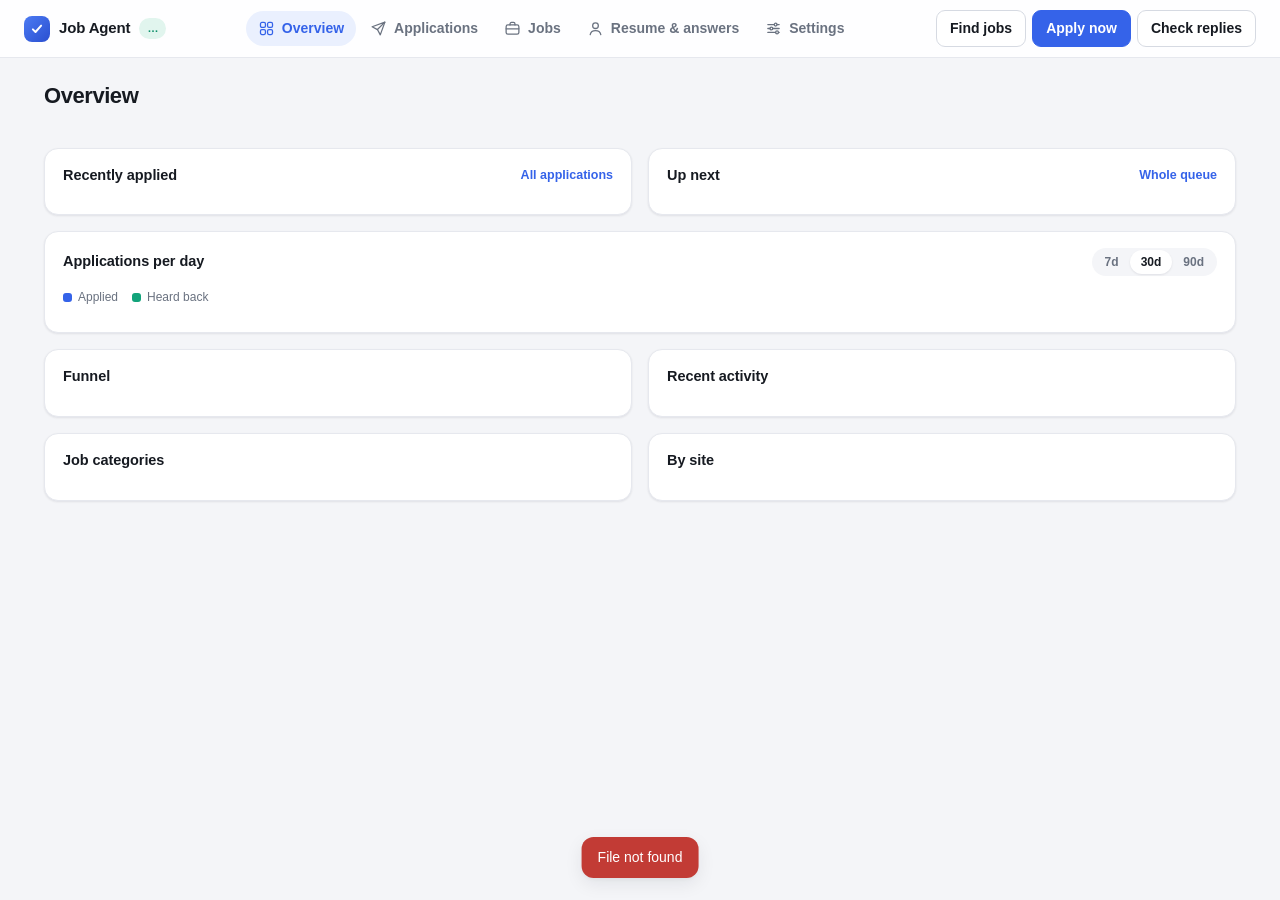
==== commit 9537f1e1: "Audit fixes: locations, answers, Windows, caps and the dashboard - LinkedIn's Remote search now asks" ====
--- a/src/jobagent/dashboard/index.html
+++ b/src/jobagent/dashboard/index.html
@@ -74,7 +74,6 @@
         <div class="legend">
           <span><i class="sw applied"></i>Applied</span>
           <span><i class="sw responses"></i>Heard back</span>
-          <span><i class="sw discovered"></i>Found</span>
         </div>
         <div id="per-day" class="chart"></div>
         <p class="sub" id="window-note"></p>
@@ -185,14 +184,14 @@
     <div class="grid two">
       <article class="card">
         <header class="card-head"><h2>Sign-ins</h2></header>
-        <p class="sub">Sign in on your own machine with the command shown. Your password is never stored. Each company on Workday has its own account, and Workday ends a sign-in after a while (about an hour on CrowdStrike's).</p>
+        <p class="sub">Sign in on your own machine with the command shown. Your password is never stored. A site that ends a sign-in shows here as expired; sign in again with the same command.</p>
         <div id="sessions"></div>
       </article>
 
       <article class="card">
         <header class="card-head"><h2>How it runs</h2></header>
         <dl class="facts-list" id="config"></dl>
-        <p class="sub">Change these in <code>.env</code> and restart. Nothing is submitted unless the mode is <b>auto</b>.</p>
+        <p class="sub">Change these where the agent reads its settings (<code>.env</code>, or the scheduled task's own settings) and restart. Nothing is submitted unless the mode is <b>auto</b>.</p>
       </article>
 
       <article class="card wide">
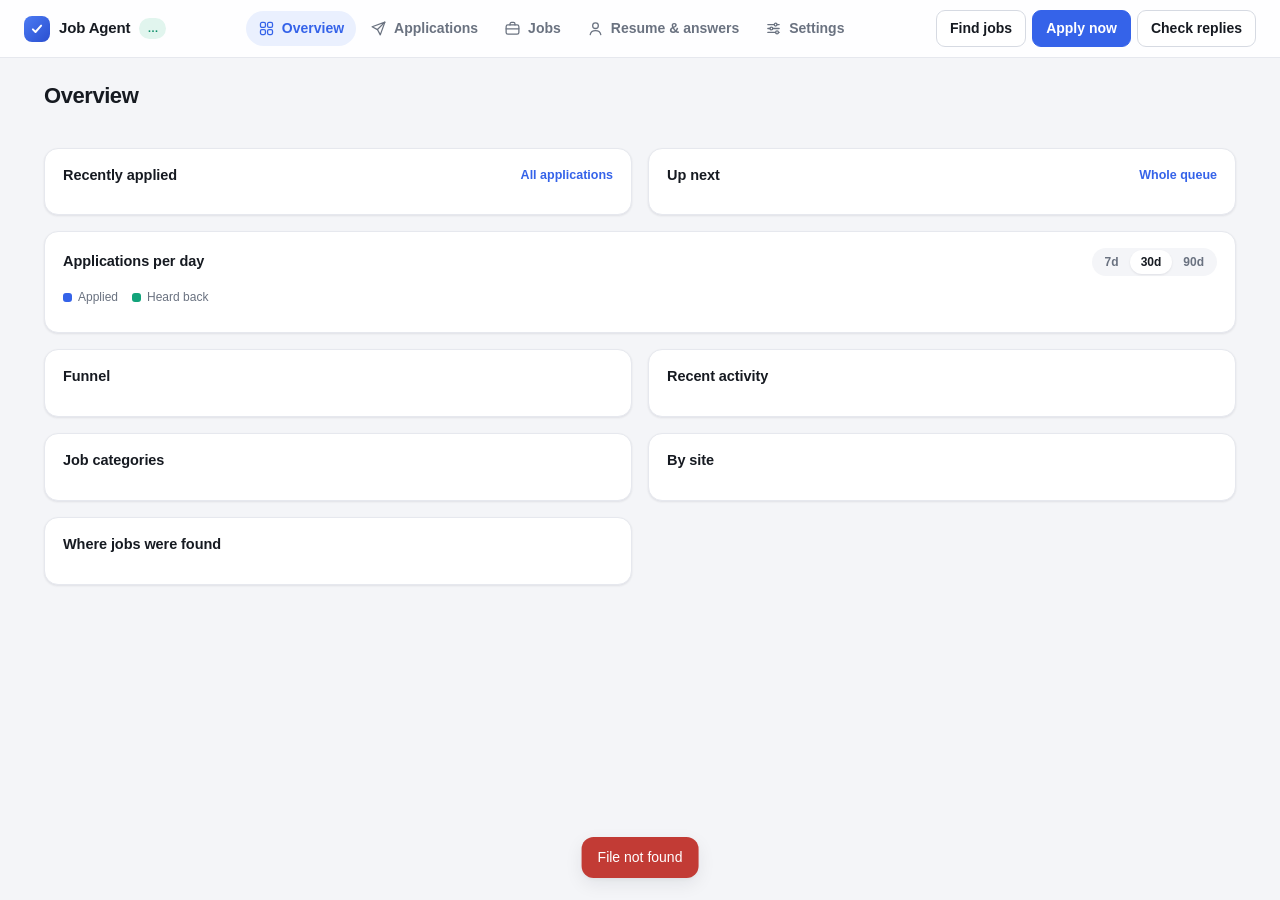
==== commit 889d17f4: "Find jobs on company boards and remote-only boards Adds We Work Remotely (RSS), Working Nomads and H" ====
--- a/src/jobagent/dashboard/index.html
+++ b/src/jobagent/dashboard/index.html
@@ -98,6 +98,11 @@
         <header class="card-head"><h2>By site</h2></header>
         <div id="sites"></div>
       </article>
+
+      <article class="card">
+        <header class="card-head"><h2>Where jobs were found</h2></header>
+        <div id="sources"></div>
+      </article>
     </div>
   </section>
 
@@ -110,7 +115,7 @@
     <div class="split">
       <div class="card list-card">
         <table class="table rows" id="app-table">
-          <thead><tr><th>Job</th><th>Pay</th><th>Status</th><th>Sent</th></tr></thead>
+          <thead><tr><th>Job</th><th>Pay</th><th>Status</th><th>Sent</th><th>Resume</th></tr></thead>
           <tbody></tbody>
         </table>
         <p class="empty" id="app-empty" hidden>No applications yet. Queue a few jobs, then press Apply now.</p>
@@ -138,11 +143,13 @@
     <div class="page-head"><h1>Resume &amp; answers</h1></div>
     <div class="grid two">
       <article class="card">
-        <header class="card-head"><h2>Resume</h2></header>
+        <header class="card-head"><h2>Upload your resume</h2></header>
+        <p class="explain">Upload your resume here, once. For every job, the agent writes a new copy tailored to that posting from it: the summary, the order of your skills and the wording of each line change per job, and nothing is invented. The tailored copy is the one each application sends; open it from the Resume link on any application.</p>
         <p class="sub" id="resume-current">No resume uploaded yet.</p>
         <form id="resume-form" class="stack">
           <input type="file" name="file" accept=".pdf,.docx,.txt,.md" required>
-          <button type="submit">Upload and parse</button>
+          <label class="check"><input type="checkbox" name="reparse" value="true"> Read it again even if it is already on file</label>
+          <button type="submit" class="primary">Upload resume</button>
         </form>
       </article>
 
@@ -153,6 +160,8 @@
           <textarea name="keywords" rows="3" placeholder="Kubernetes, Terraform, incident response"></textarea>
           <button type="submit">Add</button>
         </form>
+        <h4 class="skills-head">Your skills <span class="sub" id="skill-count"></span></h4>
+        <ul id="skills" class="tags skills"></ul>
       </article>
 
       <article class="card wide">
--- a/src/jobagent/dashboard/style.css
+++ b/src/jobagent/dashboard/style.css
@@ -159,6 +159,7 @@
 .attention a b { font-size: 14px; }
 .attention .calm { background: var(--good-soft); color: var(--good); }
 .attention .calm::before { content: ""; width: 7px; height: 7px; border-radius: 50%; background: currentColor; }
+.attention .model-problem { flex-basis: 100%; margin: 0; padding: 9px 13px; border-radius: 10px; background: var(--bad-soft); color: var(--bad); font-weight: 600; font-size: 13px; }
 
 .segmented { display: inline-flex; background: var(--bg); border-radius: 99px; padding: 2px; }
 .segmented button { border: 0; border-radius: 99px; padding: 3px 11px; font-size: 12px; background: transparent; color: var(--muted); }
@@ -323,6 +324,11 @@
 .facts .mine { font-size: 11px; color: var(--accent); margin-left: 6px; }
 .tags { list-style: none; padding: 0; margin: 10px 0 0; display: flex; flex-wrap: wrap; gap: 6px; }
 .tags li { background: var(--bad-soft); color: var(--bad); border-radius: 99px; padding: 2px 4px 2px 10px; font-size: 12.5px; display: inline-flex; align-items: center; gap: 4px; }
+.tags.skills li { background: var(--accent-soft, #e8f0fe); color: var(--accent, #1a56db); }
+.tags.skills li.mine { font-weight: 600; }
+.tags.skills li.empty { background: transparent; color: var(--muted, #666); padding-left: 0; }
+.skills-head { margin: 16px 0 0; font-size: 13px; }
+.check { display: flex; align-items: center; gap: 6px; font-size: 13px; }
 .tags button { border: 0; background: transparent; color: inherit; padding: 0 5px; font-size: 14px; line-height: 1; }
 
 .session { display: flex; justify-content: space-between; align-items: center; gap: 10px; padding: 10px 0; border-top: 1px solid var(--line); }
@@ -394,3 +400,7 @@
 }
 .nowrap { white-space: nowrap; }
 .job-grid .job-card { grid-template-rows: auto auto 1fr auto; }
+.explain { font-size: 14px; line-height: 1.5; margin: 0 0 10px; padding: 10px 12px; border-radius: 10px;
+  background: var(--accent-soft, #e8f0fe); }
+.tailored { font-size: 13px; margin: 6px 0 10px; }
+td.doc-cell a { white-space: nowrap; }
